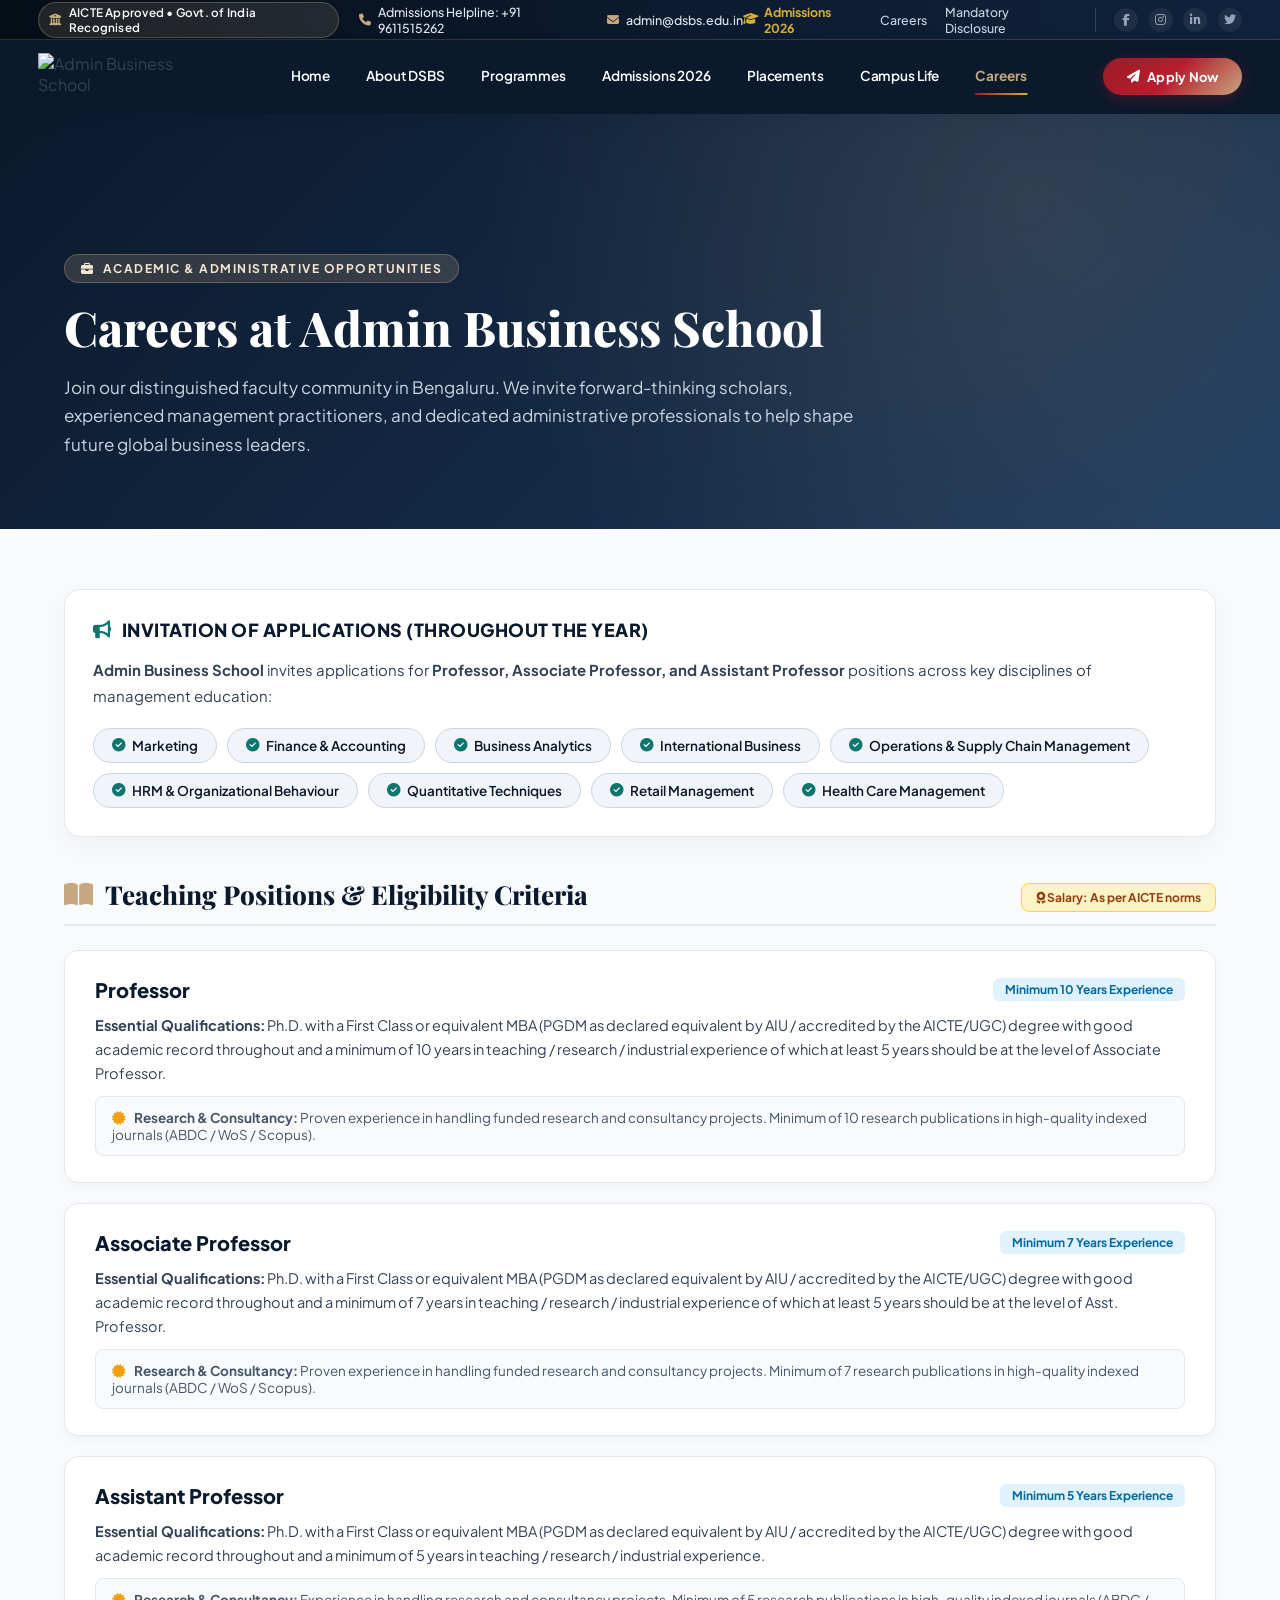
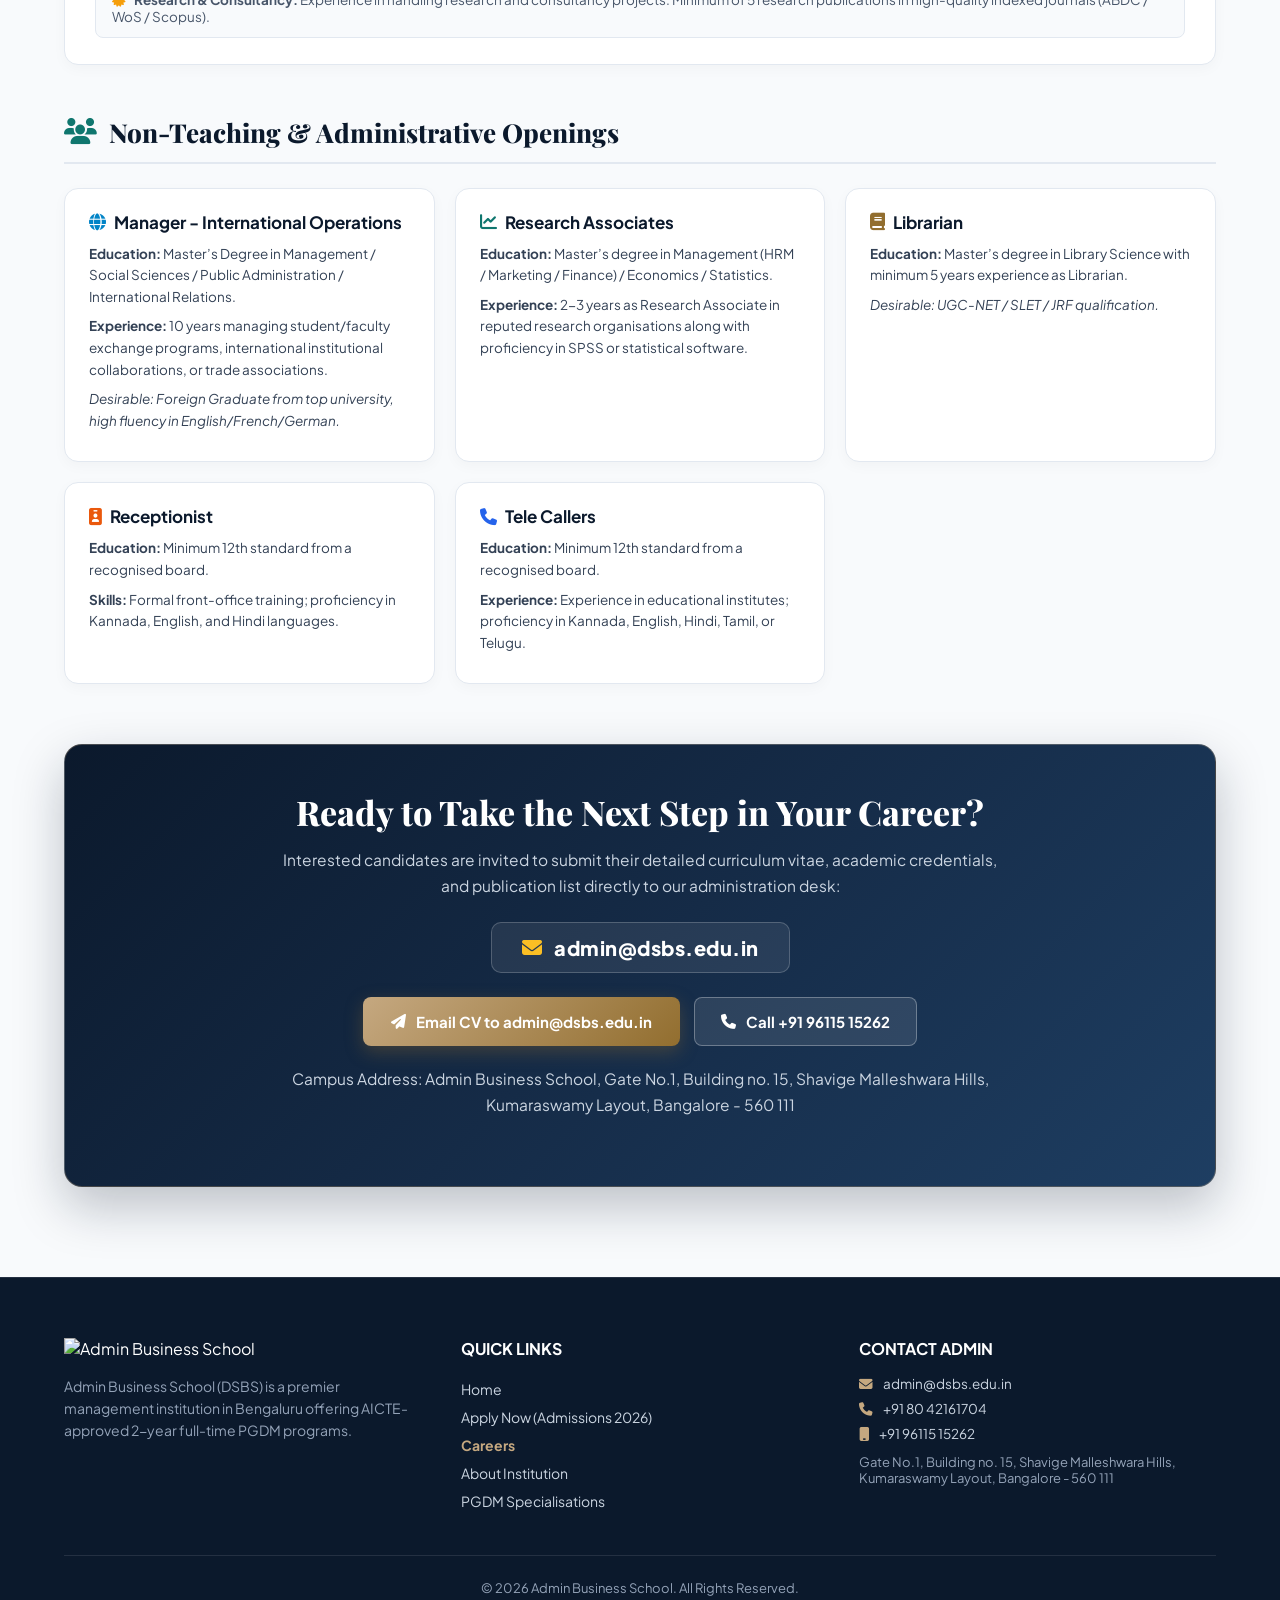
==== careers/index.html @ 0966a2d8 "feat: add elite institutional design system CSS, careers page, and update site navigation" ====
<!DOCTYPE html>
<html lang="en">
<head>
    <meta charset="UTF-8">
    <meta name="viewport" content="width=device-width, initial-scale=1.0, shrink-to-fit=no">
    <meta name="description" content="Careers & Faculty Recruitment at Admin Business School (DSBS) Bangalore. Explore Professor, Associate Professor, Assistant Professor, and Administrative leadership opportunities.">
    <title>Careers &amp; Faculty Recruitment - Admin Business School (DSBS)</title>
    
    <!-- Favicon -->
    <link rel="icon" type="image/png" sizes="16x16" href="../images/dsblogo-1.png">
    
    <!-- Google Fonts -->
    <link rel="preconnect" href="https://fonts.googleapis.com">
    <link rel="preconnect" href="https://fonts.gstatic.com" crossorigin>
    <link href="https://fonts.googleapis.com/css2?family=Cormorant+Garamond:wght@400;600;700&family=Playfair+Display:wght@500;600;700;800&family=Plus+Jakarta+Sans:wght@300;400;500;600;700;800&family=Inter:wght@300;400;500;600;700&display=swap" rel="stylesheet">
    
    <!-- FontAwesome -->
    <link rel="stylesheet" href="https://cdnjs.cloudflare.com/ajax/libs/font-awesome/6.5.2/css/all.min.css">
    
    <!-- Stylesheets -->
    <link rel="stylesheet" href="../assets/css/template.css">
    <link rel="stylesheet" href="../assets/css/elite-dsbs.css">

    <style>
      :root {
        --c-navy: #0B192C;
        --c-slate: #1E3E62;
        --c-gold: #C5A880;
        --c-gold-dark: #926E2F;
        --c-teal: #0F766E;
        --c-bg: #F8FAFC;
        --c-text: #334155;
        --c-heading: #0F172A;
      }
      body {
        font-family: 'Plus Jakarta Sans', 'Inter', -apple-system, BlinkMacSystemFont, sans-serif;
        background-color: var(--c-bg);
        color: var(--c-text);
        margin: 0;
        padding: 0;
      }
      .careers-hero {
        background: radial-gradient(circle at 80% 20%, rgba(197, 168, 128, 0.15) 0%, transparent 50%),
                    linear-gradient(135deg, #0B192C 0%, #152B47 60%, #1E3E62 100%);
        color: #ffffff;
        padding: 140px 0 70px;
        position: relative;
        overflow: hidden;
      }
      .careers-hero::before {
        content: '';
        position: absolute;
        top: 0; left: 0; right: 0; bottom: 0;
        background: url('../images/banner1.jpg') center/cover no-repeat;
        opacity: 0.08;
        pointer-events: none;
      }
      .careers-container {
        max-width: 1200px;
        margin: 0 auto;
        padding: 0 24px;
        position: relative;
        z-index: 2;
      }
      .careers-badge {
        display: inline-flex;
        align-items: center;
        gap: 8px;
        background: rgba(197, 168, 128, 0.2);
        color: #F5E6D3;
        font-size: 12px;
        font-weight: 700;
        text-transform: uppercase;
        letter-spacing: 1.5px;
        padding: 6px 16px;
        border-radius: 50px;
        border: 1px solid rgba(197, 168, 128, 0.35);
        margin-bottom: 16px;
      }
      .careers-hero-title {
        font-family: 'Playfair Display', Georgia, serif;
        font-size: clamp(32px, 5vw, 48px);
        font-weight: 800;
        color: #ffffff;
        margin: 0 0 16px 0;
        line-height: 1.2;
      }
      .careers-hero-subtitle {
        font-size: 17px;
        line-height: 1.7;
        color: #CBD5E1;
        max-width: 800px;
        margin: 0;
      }
      .main-content {
        padding: 60px 0 90px;
      }
      .spec-pill-box {
        background: #ffffff;
        border: 1px solid #E2E8F0;
        border-radius: 16px;
        padding: 28px;
        box-shadow: 0 10px 30px rgba(0,0,0,0.04);
        margin-bottom: 40px;
      }
      .spec-pill-box h3 {
        font-size: 18px;
        font-weight: 800;
        color: var(--c-navy);
        margin: 0 0 16px 0;
        text-transform: uppercase;
        letter-spacing: 0.5px;
        display: flex;
        align-items: center;
        gap: 10px;
      }
      .spec-pills {
        display: flex;
        flex-wrap: wrap;
        gap: 10px;
      }
      .spec-pill {
        background: #F1F5F9;
        color: #0F172A;
        font-size: 13.5px;
        font-weight: 600;
        padding: 8px 18px;
        border-radius: 30px;
        border: 1px solid #CBD5E1;
        display: inline-flex;
        align-items: center;
        gap: 6px;
        transition: all 0.2s ease;
      }
      .spec-pill:hover {
        background: #E2E8F0;
        border-color: #94A3B8;
        transform: translateY(-1px);
      }
      .section-heading-wrap {
        margin-bottom: 24px;
        display: flex;
        justify-content: space-between;
        align-items: flex-end;
        flex-wrap: wrap;
        gap: 12px;
        border-bottom: 2px solid #E2E8F0;
        padding-bottom: 12px;
      }
      .section-heading-wrap h2 {
        font-family: 'Playfair Display', Georgia, serif;
        font-size: 26px;
        font-weight: 800;
        color: var(--c-navy);
        margin: 0;
        display: flex;
        align-items: center;
        gap: 12px;
      }
      .salary-badge {
        background: #FEF3C7;
        color: #92400E;
        font-size: 12px;
        font-weight: 700;
        padding: 6px 14px;
        border-radius: 8px;
        border: 1px solid #FCD34D;
      }
      .cards-grid {
        display: grid;
        grid-template-columns: 1fr;
        gap: 20px;
        margin-bottom: 50px;
      }
      .card-item {
        background: #ffffff;
        border: 1px solid #E2E8F0;
        border-radius: 14px;
        padding: 26px 30px;
        box-shadow: 0 4px 14px rgba(0,0,0,0.03);
        transition: all 0.25s ease;
      }
      .card-item:hover {
        box-shadow: 0 12px 30px rgba(0,0,0,0.08);
        border-color: #CBD5E1;
        transform: translateY(-2px);
      }
      .card-header-flex {
        display: flex;
        justify-content: space-between;
        align-items: center;
        margin-bottom: 12px;
        flex-wrap: wrap;
        gap: 10px;
      }
      .card-item h3 {
        margin: 0;
        font-size: 20px;
        font-weight: 800;
        color: var(--c-navy);
      }
      .exp-badge {
        background: #E0F2FE;
        color: #0369A1;
        font-size: 12px;
        font-weight: 700;
        padding: 4px 12px;
        border-radius: 6px;
      }
      .card-item p {
        font-size: 14.5px;
        line-height: 1.65;
        color: #334155;
        margin: 0 0 10px 0;
      }
      .card-research {
        background: #F8FAFC;
        border: 1px solid #E2E8F0;
        border-radius: 8px;
        padding: 12px 16px;
        font-size: 13.5px;
        color: #475569;
        margin: 0;
      }
      .non-teaching-grid {
        display: grid;
        grid-template-columns: repeat(auto-fit, minmax(320px, 1fr));
        gap: 20px;
        margin-bottom: 50px;
      }
      .nt-card {
        background: #ffffff;
        border: 1px solid #E2E8F0;
        border-radius: 14px;
        padding: 22px 24px;
        box-shadow: 0 4px 14px rgba(0,0,0,0.03);
        transition: all 0.25s ease;
      }
      .nt-card:hover {
        box-shadow: 0 12px 26px rgba(0,0,0,0.07);
        border-color: #CBD5E1;
      }
      .nt-card h4 {
        margin: 0 0 10px 0;
        font-size: 17px;
        font-weight: 700;
        color: var(--c-navy);
        display: flex;
        align-items: center;
        gap: 8px;
      }
      .nt-card p {
        font-size: 13.5px;
        line-height: 1.6;
        color: #334155;
        margin: 0 0 8px 0;
      }
      .nt-desirable {
        font-size: 12.5px;
        color: #64748B;
        font-style: italic;
        margin: 0;
      }
      .apply-cta-box {
        background: linear-gradient(135deg, #0B192C 0%, #152B47 50%, #1E3E62 100%);
        color: #ffffff;
        border-radius: 18px;
        padding: 44px 36px;
        text-align: center;
        box-shadow: 0 20px 50px rgba(11,25,44,0.25);
        border: 1px solid rgba(197, 168, 128, 0.3);
      }
      .apply-cta-box h2 {
        font-family: 'Playfair Display', Georgia, serif;
        font-size: clamp(24px, 4vw, 34px);
        font-weight: 800;
        margin: 0 0 12px 0;
        color: #FFFFFF;
      }
      .apply-cta-box p {
        font-size: 15.5px;
        color: #CBD5E1;
        max-width: 720px;
        margin: 0 auto 24px auto;
        line-height: 1.65;
      }
      .email-highlight-box {
        display: inline-flex;
        align-items: center;
        gap: 12px;
        background: rgba(255,255,255,0.08);
        border: 1px solid rgba(255,255,255,0.2);
        border-radius: 10px;
        padding: 12px 30px;
        margin-bottom: 24px;
        font-size: 20px;
        font-weight: 800;
        color: #FFFFFF;
        letter-spacing: 0.5px;
      }
      .cta-buttons {
        display: flex;
        justify-content: center;
        gap: 14px;
        flex-wrap: wrap;
        margin-bottom: 20px;
      }
      .btn-gold {
        background: linear-gradient(135deg, #C5A880, #926E2F);
        color: #ffffff;
        font-weight: 700;
        font-size: 15px;
        padding: 14px 28px;
        border-radius: 8px;
        text-decoration: none;
        display: inline-flex;
        align-items: center;
        gap: 10px;
        box-shadow: 0 6px 18px rgba(146, 110, 47, 0.35);
        transition: all 0.25s ease;
      }
      .btn-gold:hover {
        background: linear-gradient(135deg, #D4BA94, #A8813B);
        transform: translateY(-2px);
        color: #ffffff;
      }
      .btn-outline-white {
        background: rgba(255,255,255,0.1);
        color: #ffffff;
        font-weight: 700;
        font-size: 15px;
        padding: 14px 26px;
        border-radius: 8px;
        text-decoration: none;
        display: inline-flex;
        align-items: center;
        gap: 10px;
        border: 1px solid rgba(255,255,255,0.3);
        transition: all 0.25s ease;
      }
      .btn-outline-white:hover {
        background: rgba(255,255,255,0.2);
        color: #ffffff;
      }
      .campus-address-line {
        font-size: 13px;
        color: #94A3B8;
        margin: 0;
      }
    </style>
</head>
<body>

    <!-- ELITE INSTITUTIONAL TOP BAR -->
    <div class="elite-topbar">
      <div class="elite-container-fluid">
        <div class="elite-topbar-inner">
          <div class="elite-topbar-contacts">
            <div class="elite-topbar-contact-item topbar-badge">
              <i class="fa fa-university" aria-hidden="true"></i>
              <span>AICTE Approved &bull; Govt. of India Recognised</span>
            </div>
            <a href="tel:+919611515262" class="elite-topbar-contact-item" title="Admissions Helpline">
              <i class="fa fa-phone" aria-hidden="true"></i>
              <span>Admissions Helpline: +91 9611515262</span>
            </a>
            <a href="mailto:admin@dsbs.edu.in" class="elite-topbar-contact-item" title="Admin Email">
              <i class="fa fa-envelope" aria-hidden="true"></i>
              <span>admin@dsbs.edu.in</span>
            </a>
          </div>
          <div class="elite-topbar-right">
            <div class="elite-topbar-links">
              <a href="../apply-now.html" class="elite-topbar-link topbar-highlight"><i class="fa fa-graduation-cap"></i> Admissions 2026</a>
              <a href="index.html" class="elite-topbar-link">Careers</a>
              <a href="../index.html#about" class="elite-topbar-link">Mandatory Disclosure</a>
            </div>
            <div class="elite-topbar-socials">
              <a href="https://www.facebook.com/Admin-Business-School-102601089234953" target="_blank" rel="noopener" class="elite-topbar-social-link" title="Facebook"><i class="fa-brands fa-facebook-f"></i></a>
              <a href="https://www.instagram.com/dsbs_pgdm/" target="_blank" rel="noopener" class="elite-topbar-social-link" title="Instagram"><i class="fa-brands fa-instagram"></i></a>
              <a href="https://www.linkedin.com/in/admin-business-school-dsbs-55bb971ba/" target="_blank" rel="noopener" class="elite-topbar-social-link" title="LinkedIn"><i class="fa-brands fa-linkedin-in"></i></a>
              <a href="https://twitter.com/DSBSBangalore" target="_blank" rel="noopener" class="elite-topbar-social-link" title="Twitter"><i class="fa-brands fa-twitter"></i></a>
            </div>
          </div>
        </div>
      </div>
    </div>

    <!-- ELITE NAVBAR (MATCHING HOME PAGE) -->
    <header class="elite-header elite-header-scrolled" id="header" style="position: sticky; top: 0; background: #0B192C; z-index: 9999;">
      <div class="elite-container-fluid" style="height: 100%;">
        <div class="elite-header-inner">
          <!-- Brand Logo -->
          <a href="../index.html" class="elite-brand" title="Admin Business School">
            <img src="../images/dsblogo-1.png" alt="Admin Business School" class="elite-brand-logo" width="168" height="46">
          </a>

          <!-- Main Desktop Navigation - 6 Pillars -->
          <nav class="elite-nav-desktop" aria-label="Main Navigation">
            <ul class="elite-nav-list">
              <li class="elite-nav-item">
                <a href="../index.html" class="elite-nav-link" style="color: #ffffff;"><span>Home</span></a>
              </li>
              <li class="elite-nav-item">
                <a href="../index.html#about" class="elite-nav-link" style="color: #ffffff;"><span>About DSBS</span></a>
              </li>
              <li class="elite-nav-item">
                <a href="../index.html#dual-spec" class="elite-nav-link" style="color: #ffffff;"><span>Programmes</span></a>
              </li>
              <li class="elite-nav-item">
                <a href="../apply-now.html" class="elite-nav-link" style="color: #ffffff;"><span>Admissions 2026</span></a>
              </li>
              <li class="elite-nav-item">
                <a href="../index.html#section-id-1562059641286" class="elite-nav-link" style="color: #ffffff;"><span>Placements</span></a>
              </li>
              <li class="elite-nav-item">
                <a href="../index.html#blog-area" class="elite-nav-link" style="color: #ffffff;"><span>Campus Life</span></a>
              </li>
              <li class="elite-nav-item active">
                <a href="index.html" class="elite-nav-link" style="color: var(--elite-gold); font-weight: 700;"><span>Careers</span></a>
              </li>
            </ul>
          </nav>

          <!-- Header Actions -->
          <div class="elite-header-actions">
            <a href="../apply-now.html" class="elite-btn-apply" title="Apply for Admissions 2026">
              <i class="fa fa-paper-plane" aria-hidden="true"></i>
              <span>Apply Now</span>
            </a>
          </div>
        </div>
      </div>
    </header>

    <!-- HERO SECTION -->
    <section class="careers-hero">
      <div class="careers-container">
        <div class="careers-badge">
          <i class="fa fa-briefcase"></i> Academic &amp; Administrative Opportunities
        </div>
        <h1 class="careers-hero-title">Careers at Admin Business School</h1>
        <p class="careers-hero-subtitle">
          Join our distinguished faculty community in Bengaluru. We invite forward-thinking scholars, experienced management practitioners, and dedicated administrative professionals to help shape future global business leaders.
        </p>
      </div>
    </section>

    <!-- MAIN BODY CONTENT -->
    <main class="main-content">
      <div class="careers-container">
        
        <!-- INVITATION NOTICE & AREAS -->
        <div class="spec-pill-box">
          <h3><i class="fa fa-bullhorn" style="color: #0F766E;"></i> Invitation of Applications (Throughout the Year)</h3>
          <p style="font-size: 15px; line-height: 1.7; color: #334155; margin: 0 0 20px 0;">
            <strong>Admin Business School</strong> invites applications for <strong>Professor, Associate Professor, and Assistant Professor</strong> positions across key disciplines of management education:
          </p>
          <div class="spec-pills">
            <span class="spec-pill"><i class="fa fa-check-circle" style="color: #0F766E;"></i> Marketing</span>
            <span class="spec-pill"><i class="fa fa-check-circle" style="color: #0F766E;"></i> Finance &amp; Accounting</span>
            <span class="spec-pill"><i class="fa fa-check-circle" style="color: #0F766E;"></i> Business Analytics</span>
            <span class="spec-pill"><i class="fa fa-check-circle" style="color: #0F766E;"></i> International Business</span>
            <span class="spec-pill"><i class="fa fa-check-circle" style="color: #0F766E;"></i> Operations &amp; Supply Chain Management</span>
            <span class="spec-pill"><i class="fa fa-check-circle" style="color: #0F766E;"></i> HRM &amp; Organizational Behaviour</span>
            <span class="spec-pill"><i class="fa fa-check-circle" style="color: #0F766E;"></i> Quantitative Techniques</span>
            <span class="spec-pill"><i class="fa fa-check-circle" style="color: #0F766E;"></i> Retail Management</span>
            <span class="spec-pill"><i class="fa fa-check-circle" style="color: #0F766E;"></i> Health Care Management</span>
          </div>
        </div>

        <!-- TEACHING POSITIONS & ELIGIBILITY -->
        <section id="teaching" style="margin-bottom: 50px;">
          <div class="section-heading-wrap">
            <h2><i class="fa fa-book-open" style="color: #C5A880;"></i> Teaching Positions &amp; Eligibility Criteria</h2>
            <span class="salary-badge"><i class="fa fa-award"></i> Salary: As per AICTE norms</span>
          </div>

          <div class="cards-grid">
            <!-- Professor -->
            <div class="card-item">
              <div class="card-header-flex">
                <h3>Professor</h3>
                <span class="exp-badge">Minimum 10 Years Experience</span>
              </div>
              <p>
                <strong>Essential Qualifications:</strong> Ph.D. with a First Class or equivalent MBA (PGDM as declared equivalent by AIU / accredited by the AICTE/UGC) degree with good academic record throughout and a minimum of 10 years in teaching / research / industrial experience of which at least 5 years should be at the level of Associate Professor.
              </p>
              <div class="card-research">
                <i class="fa fa-certificate" style="color: #F59E0B; margin-right: 6px;"></i>
                <strong>Research &amp; Consultancy:</strong> Proven experience in handling funded research and consultancy projects. Minimum of 10 research publications in high-quality indexed journals (ABDC / WoS / Scopus).
              </div>
            </div>

            <!-- Associate Professor -->
            <div class="card-item">
              <div class="card-header-flex">
                <h3>Associate Professor</h3>
                <span class="exp-badge">Minimum 7 Years Experience</span>
              </div>
              <p>
                <strong>Essential Qualifications:</strong> Ph.D. with a First Class or equivalent MBA (PGDM as declared equivalent by AIU / accredited by the AICTE/UGC) degree with good academic record throughout and a minimum of 7 years in teaching / research / industrial experience of which at least 5 years should be at the level of Asst. Professor.
              </p>
              <div class="card-research">
                <i class="fa fa-certificate" style="color: #F59E0B; margin-right: 6px;"></i>
                <strong>Research &amp; Consultancy:</strong> Proven experience in handling funded research and consultancy projects. Minimum of 7 research publications in high-quality indexed journals (ABDC / WoS / Scopus).
              </div>
            </div>

            <!-- Assistant Professor -->
            <div class="card-item">
              <div class="card-header-flex">
                <h3>Assistant Professor</h3>
                <span class="exp-badge">Minimum 5 Years Experience</span>
              </div>
              <p>
                <strong>Essential Qualifications:</strong> Ph.D. with a First Class or equivalent MBA (PGDM as declared equivalent by AIU / accredited by the AICTE/UGC) degree with good academic record throughout and a minimum of 5 years in teaching / research / industrial experience.
              </p>
              <div class="card-research">
                <i class="fa fa-certificate" style="color: #F59E0B; margin-right: 6px;"></i>
                <strong>Research &amp; Consultancy:</strong> Experience in handling research and consultancy projects. Minimum of 5 research publications in high-quality indexed journals (ABDC / WoS / Scopus).
              </div>
            </div>
          </div>
        </section>

        <!-- NON-TEACHING POSITIONS -->
        <section id="non-teaching" style="margin-bottom: 60px;">
          <div class="section-heading-wrap">
            <h2><i class="fa fa-users" style="color: #0F766E;"></i> Non-Teaching &amp; Administrative Openings</h2>
          </div>

          <div class="non-teaching-grid">
            <div class="nt-card">
              <h4><i class="fa fa-globe" style="color: #0284C7;"></i> Manager - International Operations</h4>
              <p><strong>Education:</strong> Master’s Degree in Management / Social Sciences / Public Administration / International Relations.</p>
              <p><strong>Experience:</strong> 10 years managing student/faculty exchange programs, international institutional collaborations, or trade associations.</p>
              <p class="nt-desirable">Desirable: Foreign Graduate from top university, high fluency in English/French/German.</p>
            </div>

            <div class="nt-card">
              <h4><i class="fa fa-chart-line" style="color: #0F766E;"></i> Research Associates</h4>
              <p><strong>Education:</strong> Master’s degree in Management (HRM / Marketing / Finance) / Economics / Statistics.</p>
              <p><strong>Experience:</strong> 2-3 years as Research Associate in reputed research organisations along with proficiency in SPSS or statistical software.</p>
            </div>

            <div class="nt-card">
              <h4><i class="fa fa-book" style="color: #926E2F;"></i> Librarian</h4>
              <p><strong>Education:</strong> Master’s degree in Library Science with minimum 5 years experience as Librarian.</p>
              <p class="nt-desirable">Desirable: UGC-NET / SLET / JRF qualification.</p>
            </div>

            <div class="nt-card">
              <h4><i class="fa fa-id-badge" style="color: #EA580C;"></i> Receptionist</h4>
              <p><strong>Education:</strong> Minimum 12th standard from a recognised board.</p>
              <p><strong>Skills:</strong> Formal front-office training; proficiency in Kannada, English, and Hindi languages.</p>
            </div>

            <div class="nt-card">
              <h4><i class="fa fa-phone" style="color: #2563EB;"></i> Tele Callers</h4>
              <p><strong>Education:</strong> Minimum 12th standard from a recognised board.</p>
              <p><strong>Experience:</strong> Experience in educational institutes; proficiency in Kannada, English, Hindi, Tamil, or Telugu.</p>
            </div>
          </div>
        </section>

        <!-- APPLICATION CALL TO ACTION -->
        <div class="apply-cta-box" id="apply">
          <h2>Ready to Take the Next Step in Your Career?</h2>
          <p>
            Interested candidates are invited to submit their detailed curriculum vitae, academic credentials, and publication list directly to our administration desk:
          </p>
          <div class="email-highlight-box">
            <i class="fa fa-envelope" style="color: #FBBF24;"></i> admin@dsbs.edu.in
          </div>
          <div class="cta-buttons">
            <a href="mailto:admin@dsbs.edu.in?subject=Application%20for%20Career%20Opportunity%20-%20Admin%20Business%20School" class="btn-gold">
              <i class="fa fa-paper-plane"></i> Email CV to admin@dsbs.edu.in
            </a>
            <a href="tel:+919611515262" class="btn-outline-white">
              <i class="fa fa-phone"></i> Call +91 96115 15262
            </a>
          </div>
          <p class="campus-address-line">
            Campus Address: Admin Business School, Gate No.1, Building no. 15, Shavige Malleshwara Hills, Kumaraswamy Layout, Bangalore - 560 111
          </p>
        </div>

      </div>
    </main>

    <!-- FOOTER -->
    <footer style="background: #0B192C; color: #ffffff; padding: 60px 0 30px; border-top: 1px solid rgba(255,255,255,0.1);">
      <div class="careers-container">
        <div style="display: grid; grid-template-columns: repeat(auto-fit, minmax(260px, 1fr)); gap: 40px; margin-bottom: 40px;">
          <div>
            <a href="../index.html">
              <img src="../images/dsblogo-1.png" alt="Admin Business School" style="max-height: 54px; margin-bottom: 16px;">
            </a>
            <p style="font-size: 14px; color: #94A3B8; line-height: 1.6;">
              Admin Business School (DSBS) is a premier management institution in Bengaluru offering AICTE-approved 2-year full-time PGDM programs.
            </p>
          </div>
          <div>
            <h4 style="font-size: 16px; font-weight: 700; color: #FFFFFF; margin-bottom: 16px; text-transform: uppercase;">Quick Links</h4>
            <ul style="list-style: none; padding: 0; margin: 0; font-size: 14px; line-height: 2;">
              <li><a href="../index.html" style="color: #CBD5E1; text-decoration: none;">Home</a></li>
              <li><a href="../apply-now.html" style="color: #CBD5E1; text-decoration: none;">Apply Now (Admissions 2026)</a></li>
              <li><a href="index.html" style="color: #C5A880; text-decoration: none; font-weight: 700;">Careers</a></li>
              <li><a href="../index.html#about" style="color: #CBD5E1; text-decoration: none;">About Institution</a></li>
              <li><a href="../index.html#dual-spec" style="color: #CBD5E1; text-decoration: none;">PGDM Specialisations</a></li>
            </ul>
          </div>
          <div>
            <h4 style="font-size: 16px; font-weight: 700; color: #FFFFFF; margin-bottom: 16px; text-transform: uppercase;">Contact Admin</h4>
            <p style="font-size: 13.5px; color: #CBD5E1; margin: 0 0 8px 0;"><i class="fa fa-envelope" style="color: #C5A880; margin-right: 8px;"></i> <a href="mailto:admin@dsbs.edu.in" style="color: #CBD5E1; text-decoration: none;">admin@dsbs.edu.in</a></p>
            <p style="font-size: 13.5px; color: #CBD5E1; margin: 0 0 8px 0;"><i class="fa fa-phone" style="color: #C5A880; margin-right: 8px;"></i> <a href="tel:+918042161704" style="color: #CBD5E1; text-decoration: none;">+91 80 42161704</a></p>
            <p style="font-size: 13.5px; color: #CBD5E1; margin: 0 0 8px 0;"><i class="fa fa-mobile" style="color: #C5A880; margin-right: 8px;"></i> <a href="tel:+919611515262" style="color: #CBD5E1; text-decoration: none;">+91 96115 15262</a></p>
            <p style="font-size: 13px; color: #94A3B8; margin-top: 12px;">Gate No.1, Building no. 15, Shavige Malleshwara Hills, Kumaraswamy Layout, Bangalore - 560 111</p>
          </div>
        </div>
        <div style="border-top: 1px solid rgba(255,255,255,0.1); padding-top: 24px; text-align: center; font-size: 13px; color: #94A3B8;">
          <p style="margin: 0;">&copy; 2026 Admin Business School. All Rights Reserved.</p>
        </div>
      </div>
    </footer>

</body>
</html>
---- assets/css/elite-dsbs.css ----
/* ==========================================================================
   DSBS - ADMIN BUSINESS SCHOOL (ADMIN)
   ELITE INTERNATIONAL INSTITUTIONAL DESIGN SYSTEM
   Inspired by Harvard, INSEAD, Oxford, Stanford, MIT
   ========================================================================== */

@import url('https://fonts.googleapis.com/css2?family=Cormorant+Garamond:ital,wght@0,400;0,500;0,600;0,700;1,400;1,600&family=Playfair+Display:ital,wght@0,500;0,600;0,700;0,800;1,400;1,600&family=Plus+Jakarta+Sans:wght@300;400;500;600;700;800&family=Inter:wght@300;400;500;600;700&display=swap');

/* ==========================================================================
   1. DESIGN TOKENS
   ========================================================================== */
:root {
  /* Palette */
  --elite-navy-deep: #060E18;       /* Oxford/Harvard Midnight Black-Navy */
  --elite-navy: #0B192C;            /* Primary Imperial Navy */
  --elite-navy-light: #162B48;      /* Royal Navy Accent */
  --elite-slate-dark: #1E293B;      /* Charcoal Body Headings */
  
  --elite-gold: #C5A880;            /* Warm Champagne Gold */
  --elite-gold-rich: #D4AF37;       /* Rich Classical Gold */
  --elite-gold-light: #F9F5EC;      /* Subtle Gold Cream Tint */
  --elite-gold-border: rgba(197, 168, 128, 0.35);
  --elite-gold-glow: rgba(212, 175, 55, 0.28);
  
  --elite-crimson: #9B1B28;         /* Heritage DSBS Crimson */
  --elite-crimson-hover: #7E141F;
  --elite-crimson-glow: rgba(155, 27, 40, 0.3);

  --elite-white: #FFFFFF;
  --elite-platinum: #F8FAFC;        /* Soft Platinum Neutral */
  --elite-surface-card: #FFFFFF;
  --elite-border-subtle: #E2E8F0;
  --elite-border-light: rgba(226, 232, 240, 0.7);

  --elite-text-dark: #1E293B;       /* Charcoal Text */
  --elite-text-body: #334155;       /* Slate 700 */
  --elite-text-muted: #64748B;      /* Slate 500 */
  --elite-text-light: #94A3B8;      /* Slate 400 */

  /* Typography */
  --font-serif: 'Playfair Display', 'Cormorant Garamond', Georgia, serif;
  --font-serif-accent: 'Cormorant Garamond', Georgia, serif;
  --font-sans: 'Plus Jakarta Sans', -apple-system, BlinkMacSystemFont, 'Segoe UI', Roboto, sans-serif;
  --font-body: 'Plus Jakarta Sans', 'Inter', -apple-system, BlinkMacSystemFont, sans-serif;

  /* Elevation */
  --shadow-elite-xs: 0 1px 3px rgba(11, 25, 44, 0.05);
  --shadow-elite-sm: 0 4px 14px rgba(11, 25, 44, 0.06);
  --shadow-elite-md: 0 10px 30px rgba(11, 25, 44, 0.08);
  --shadow-elite-lg: 0 20px 45px -10px rgba(11, 25, 44, 0.14);
  --shadow-elite-gold: 0 10px 25px rgba(212, 175, 55, 0.25);

  /* Radius */
  --radius-xs: 4px;
  --radius-sm: 8px;
  --radius-md: 12px;
  --radius-lg: 16px;
  --radius-xl: 24px;
  --radius-full: 9999px;

  /* Layout */
  --elite-container-w: 1360px;
  --elite-header-h: 76px;
  --elite-topbar-h: 42px;
}

/* ==========================================================================
   2. GLOBAL RESETS & FOUNDATION
   ========================================================================== */
*, *::before, *::after {
  box-sizing: border-box;
  margin: 0;
  padding: 0;
}

html {
  scroll-behavior: smooth;
  font-size: 16px;
  -webkit-text-size-adjust: 100%;
}

body.elite-theme {
  font-family: var(--font-body);
  color: var(--elite-text-body);
  background-color: var(--elite-white);
  line-height: 1.65;
  -webkit-font-smoothing: antialiased;
  -moz-osx-font-smoothing: grayscale;
  overflow-x: hidden;
}

a {
  color: inherit;
  text-decoration: none;
  transition: all 0.25s cubic-bezier(0.16, 1, 0.3, 1);
}

img, svg {
  display: block;
  max-width: 100%;
  height: auto;
}

button {
  font-family: inherit;
  cursor: pointer;
  border: none;
  background: none;
}

ul, ol {
  list-style: none;
}

/* Container */
.elite-container {
  width: 100%;
  max-width: var(--elite-container-w);
  margin-left: auto;
  margin-right: auto;
  padding-left: clamp(1.25rem, 3.5vw, 2.5rem);
  padding-right: clamp(1.25rem, 3.5vw, 2.5rem);
}

.elite-container-fluid {
  width: 100%;
  max-width: 1560px;
  margin-left: auto;
  margin-right: auto;
  padding-left: clamp(1.25rem, 3vw, 2.5rem);
  padding-right: clamp(1.25rem, 3vw, 2.5rem);
}

/* Sections */
.elite-section {
  padding-top: clamp(4.5rem, 7vw, 6.5rem);
  padding-bottom: clamp(4.5rem, 7vw, 6.5rem);
  position: relative;
}

.elite-section-platinum {
  background-color: var(--elite-platinum);
}

.elite-section-white {
  background-color: var(--elite-white);
}

.elite-section-navy {
  background: radial-gradient(ellipse at 50% 20%, #162B48 0%, #0B192C 70%, #060E18 100%);
  color: var(--elite-white);
}

/* Eyebrows & Dividers */
.elite-eyebrow {
  display: inline-flex;
  align-items: center;
  gap: 0.6rem;
  font-family: var(--font-sans);
  font-size: 0.75rem;
  font-weight: 800;
  text-transform: uppercase;
  letter-spacing: 0.14em;
  color: var(--elite-gold);
  margin-bottom: 0.75rem;
}

.elite-eyebrow::before {
  content: '';
  display: inline-block;
  width: 20px;
  height: 2px;
  background: var(--elite-gold);
}

.elite-gold-line {
  width: 64px;
  height: 3px;
  background: linear-gradient(90deg, var(--elite-gold-rich), var(--elite-gold));
  border-radius: 2px;
  margin: 1.25rem auto;
}

.elite-gold-line.left-align {
  margin-left: 0;
  margin-right: auto;
}

/* Buttons */
.elite-btn {
  display: inline-flex;
  align-items: center;
  justify-content: center;
  gap: 0.6rem;
  font-family: var(--font-sans);
  font-size: 0.875rem;
  font-weight: 700;
  letter-spacing: 0.03em;
  padding: 0.85rem 1.85rem;
  border-radius: var(--radius-sm);
  transition: all 0.28s cubic-bezier(0.16, 1, 0.3, 1);
  cursor: pointer;
  text-decoration: none;
  white-space: nowrap;
}

.elite-btn-gold {
  background: linear-gradient(135deg, #D4AF37 0%, #C5A880 100%);
  color: #060E18;
  box-shadow: 0 4px 16px var(--elite-gold-glow);
  border: 1px solid rgba(255, 255, 255, 0.3);
}

.elite-btn-gold:hover {
  transform: translateY(-2px);
  box-shadow: 0 8px 24px var(--elite-gold-glow);
  filter: brightness(1.05);
}

.elite-btn-navy {
  background: var(--elite-navy);
  color: var(--elite-white);
  box-shadow: 0 4px 14px rgba(11, 25, 44, 0.2);
  border: 1px solid rgba(255, 255, 255, 0.1);
}

.elite-btn-navy:hover {
  background: var(--elite-navy-light);
  transform: translateY(-2px);
  box-shadow: 0 8px 22px rgba(11, 25, 44, 0.25);
  color: var(--elite-white);
}

.elite-btn-crimson {
  background: var(--elite-crimson);
  color: var(--elite-white);
  box-shadow: 0 4px 16px var(--elite-crimson-glow);
}

.elite-btn-crimson:hover {
  background: var(--elite-crimson-hover);
  transform: translateY(-2px);
  box-shadow: 0 8px 24px var(--elite-crimson-glow);
  color: var(--elite-white);
}

.elite-btn-outline {
  background: transparent;
  color: var(--elite-navy);
  border: 1.5px solid var(--elite-border-subtle);
}

.elite-btn-outline:hover {
  border-color: var(--elite-gold);
  color: var(--elite-navy);
  background: var(--elite-gold-light);
  transform: translateY(-2px);
}

.elite-btn-sm {
  padding: 0.6rem 1.25rem;
  font-size: 0.8125rem;
}

/* ==========================================================================
   3. TOP BAR & NOTIFICATION STRIP
   ========================================================================== */
.elite-topbar {
  background: linear-gradient(90deg, #060E18 0%, #0B192C 45%, #10233D 100%);
  color: #CBD5E1;
  font-size: 0.775rem;
  font-family: var(--font-sans);
  border-bottom: 1px solid rgba(197, 168, 128, 0.22);
  height: 40px;
  display: flex;
  align-items: center;
  position: relative;
  z-index: 1010;
}

.elite-topbar-inner {
  display: flex;
  align-items: center;
  justify-content: space-between;
  width: 100%;
}

.elite-topbar-contacts {
  display: flex;
  align-items: center;
  gap: 1.25rem;
}

.elite-topbar-contact-item {
  display: inline-flex;
  align-items: center;
  gap: 0.45rem;
  color: #E2E8F0;
  transition: all 0.2s ease;
  font-weight: 500;
}

.elite-topbar-contact-item.topbar-badge {
  background: rgba(197, 168, 128, 0.14);
  border: 1px solid rgba(197, 168, 128, 0.32);
  color: #F8FAFC;
  padding: 2px 10px;
  border-radius: 999px;
  font-size: 0.73rem;
  font-weight: 600;
  letter-spacing: 0.02em;
}

.elite-topbar-contact-item:hover {
  color: var(--elite-gold);
}

.elite-topbar-contact-item svg,
.elite-topbar-contact-item i {
  color: var(--elite-gold);
  font-size: 0.75rem;
}

.elite-topbar-right {
  display: flex;
  align-items: center;
  gap: 1.5rem;
}

.elite-topbar-links {
  display: flex;
  align-items: center;
  gap: 1.15rem;
}

.elite-topbar-link {
  color: #CBD5E1;
  font-weight: 500;
  transition: color 0.2s ease;
  font-size: 0.775rem;
  display: inline-flex;
  align-items: center;
  gap: 0.35rem;
}

.elite-topbar-link.topbar-highlight {
  color: var(--elite-gold-rich);
  font-weight: 700;
}

.elite-topbar-link:hover {
  color: var(--elite-gold);
}

.elite-topbar-socials {
  display: flex;
  align-items: center;
  gap: 0.65rem;
  border-left: 1px solid rgba(255, 255, 255, 0.15);
  padding-left: 1.15rem;
}

.elite-topbar-social-link {
  display: flex;
  align-items: center;
  justify-content: center;
  width: 24px;
  height: 24px;
  border-radius: 50%;
  color: #94A3B8;
  background: rgba(255, 255, 255, 0.06);
  font-size: 0.75rem;
  transition: all 0.2s ease;
}

.elite-topbar-social-link:hover {
  color: #060E18;
  background: var(--elite-gold);
  transform: translateY(-1px);
}

/* ==========================================================================
   4. STICKY MAIN HEADER & NAVIGATION
   ========================================================================== */
.elite-header {
  position: sticky;
  top: 0;
  left: 0;
  right: 0;
  z-index: 1000;
  background-color: rgba(255, 255, 255, 0.94);
  backdrop-filter: blur(20px);
  -webkit-backdrop-filter: blur(20px);
  border-bottom: 1px solid rgba(11, 25, 44, 0.08);
  box-shadow: 0 4px 20px -2px rgba(11, 25, 44, 0.05);
  transition: all 0.3s cubic-bezier(0.16, 1, 0.3, 1);
  height: 74px;
}

.elite-header.is-scrolled {
  box-shadow: 0 10px 30px -4px rgba(11, 25, 44, 0.1);
  background-color: rgba(255, 255, 255, 0.98);
  border-bottom-color: rgba(197, 168, 128, 0.3);
  height: 70px;
}

.elite-header-inner {
  display: flex;
  align-items: center;
  justify-content: space-between;
  height: 100%;
  gap: clamp(1rem, 2vw, 2.5rem);
}

/* Logo */
.elite-brand {
  display: flex;
  align-items: center;
  flex-shrink: 0;
  text-decoration: none;
  transition: transform 0.25s ease;
}

.elite-brand:hover {
  transform: translateY(-1px);
}

.elite-brand-logo {
  height: 48px;
  width: auto;
  max-width: 180px;
  object-fit: contain;
  display: block;
}

/* Desktop Navigation - Clean Pillars */
.elite-nav-desktop {
  display: flex;
  align-items: center;
  justify-content: center;
  flex: 1 1 auto;
  min-width: 0;
}

.elite-nav-list {
  display: flex;
  align-items: center;
  justify-content: center;
  width: auto;
  margin: 0 auto;
  padding: 0;
  list-style: none;
  gap: clamp(0.35rem, 1.2vw, 1.4rem);
}

.elite-nav-item {
  position: relative;
  display: flex;
  align-items: center;
  flex-shrink: 0;
}

.elite-nav-link {
  position: relative;
  display: inline-flex;
  align-items: center;
  gap: 0.35rem;
  font-family: var(--font-sans);
  font-size: 0.85rem;
  font-weight: 600;
  color: var(--elite-navy);
  padding: 0.65rem 0.65rem;
  border-radius: var(--radius-xs);
  white-space: nowrap;
  letter-spacing: -0.01em;
  line-height: 1.2;
  transition: color 0.2s ease;
}

.elite-nav-link::after {
  content: '';
  position: absolute;
  bottom: 0px;
  left: 50%;
  width: 0;
  height: 2.5px;
  background: linear-gradient(90deg, var(--elite-crimson), var(--elite-gold-rich));
  border-radius: 3px;
  transition: width 0.25s cubic-bezier(0.16, 1, 0.3, 1), transform 0.25s ease;
  transform: translateX(-50%);
}

.elite-nav-link span {
  white-space: nowrap;
}

.elite-nav-link svg,
.elite-nav-link i.fa-angle-down {
  flex-shrink: 0;
  font-size: 0.6875rem;
  opacity: 0.55;
  transition: transform 0.25s ease, opacity 0.25s ease;
}

.elite-nav-link:hover,
.elite-nav-item:hover > .elite-nav-link,
.elite-nav-item.active > .elite-nav-link {
  color: var(--elite-crimson);
}

.elite-nav-item:hover > .elite-nav-link::after,
.elite-nav-item.active > .elite-nav-link::after {
  width: calc(100% - 1.2rem);
}

.elite-nav-item:hover > .elite-nav-link svg,
.elite-nav-item:hover > .elite-nav-link i.fa-angle-down {
  opacity: 1;
  transform: rotate(180deg);
}

/* Dropdown Menus */
.elite-dropdown {
  position: absolute;
  top: 100%;
  left: 0;
  min-width: 270px;
  background-color: var(--elite-white);
  border: 1px solid rgba(11, 25, 44, 0.08);
  border-top: 3px solid var(--elite-crimson);
  border-radius: 0 0 var(--radius-md) var(--radius-md);
  box-shadow: 0 20px 45px -10px rgba(11, 25, 44, 0.16), 0 0 0 1px rgba(197, 168, 128, 0.15);
  padding: 0.6rem 0.35rem;
  opacity: 0;
  visibility: hidden;
  transform: translateY(10px);
  transition: all 0.25s cubic-bezier(0.16, 1, 0.3, 1);
  z-index: 1050;
}

.elite-dropdown-align-right {
  left: auto;
  right: 0;
}

.elite-nav-item:hover > .elite-dropdown {
  opacity: 1;
  visibility: visible;
  transform: translateY(0);
}

.elite-dropdown-item {
  position: relative;
}

.elite-dropdown-link {
  display: flex;
  align-items: center;
  justify-content: space-between;
  font-family: var(--font-sans);
  font-size: 0.825rem;
  font-weight: 500;
  color: var(--elite-text-dark);
  padding: 0.6rem 1rem;
  border-radius: var(--radius-xs);
  transition: all 0.2s ease;
  line-height: 1.35;
}

.elite-dropdown-link i.fa-angle-right {
  font-size: 0.7rem;
  opacity: 0.5;
  transition: transform 0.2s ease, opacity 0.2s ease;
}

.elite-dropdown-link:hover {
  background-color: var(--elite-platinum);
  color: var(--elite-crimson);
  padding-left: 1.25rem;
}

.elite-dropdown-link:hover i.fa-angle-right {
  opacity: 1;
  transform: translateX(3px);
}

/* Nested Flyout */
.elite-flyout {
  position: absolute;
  top: -6px;
  left: 100%;
  min-width: 250px;
  background-color: var(--elite-white);
  border: 1px solid rgba(11, 25, 44, 0.08);
  border-left: 3px solid var(--elite-gold);
  border-radius: var(--radius-md);
  box-shadow: 0 20px 45px -10px rgba(11, 25, 44, 0.16);
  padding: 0.6rem 0.35rem;
  opacity: 0;
  visibility: hidden;
  transform: translateX(10px);
  transition: all 0.25s cubic-bezier(0.16, 1, 0.3, 1);
}

.elite-dropdown-item:hover > .elite-flyout {
  opacity: 1;
  visibility: visible;
  transform: translateX(0);
}

/* Header Actions */
.elite-header-actions {
  display: flex;
  align-items: center;
  gap: 0.85rem;
  flex-shrink: 0;
}

.elite-header-actions .elite-btn-apply {
  background: linear-gradient(135deg, #9B1B28 0%, #B81E2E 50%, #C5A880 100%);
  color: var(--elite-white) !important;
  font-weight: 700;
  font-size: 0.8125rem;
  padding: 0.65rem 1.45rem;
  border-radius: 999px;
  box-shadow: 0 4px 16px rgba(155, 27, 40, 0.32);
  display: inline-flex;
  align-items: center;
  gap: 0.45rem;
  text-decoration: none;
  transition: all 0.25s cubic-bezier(0.16, 1, 0.3, 1);
  letter-spacing: 0.02em;
}

.elite-header-actions .elite-btn-apply:hover {
  background: linear-gradient(135deg, #7E141F 0%, #9B1B28 50%, #D4AF37 100%);
  transform: translateY(-2px);
  box-shadow: 0 6px 22px rgba(155, 27, 40, 0.45);
  color: var(--elite-white) !important;
}

.elite-mobile-toggle {
  display: none;
  width: 42px;
  height: 42px;
  border: 1px solid var(--elite-border-subtle);
  border-radius: var(--radius-sm);
  flex-direction: column;
  align-items: center;
  justify-content: center;
  gap: 5px;
  background: var(--elite-white);
  cursor: pointer;
  transition: all 0.2s ease;
}

.elite-mobile-toggle:hover {
  border-color: var(--elite-gold);
  background: var(--elite-platinum);
}

.elite-mobile-toggle span {
  width: 20px;
  height: 2px;
  background-color: var(--elite-navy);
  border-radius: 2px;
  transition: all 0.2s ease;
}

/* ==========================================================================
   5. RIGHT-SIDE STICKY FLOATING ACTION BAR
   ========================================================================== */
#sp-right-sticky {
  position: fixed;
  right: 0;
  top: 50%;
  transform: translateY(-50%);
  z-index: 99990;
  display: flex;
  flex-direction: column;
  align-items: flex-end;
  gap: 12px;
  pointer-events: none;
}

.sticky-social {
  position: relative;
  margin: 0;
  padding: 0;
  pointer-events: auto;
}

.main-sticky {
  list-style: none;
  margin: 0;
  padding: 0;
  display: flex;
  flex-direction: column;
  gap: 12px;
  align-items: flex-end;
}

.main-sticky .drop-social {
  position: relative;
  height: 48px;
  display: flex;
  justify-content: flex-end;
  pointer-events: auto;
}

.main-sticky .sub-social-icons {
  position: relative;
  right: 0;
  top: 0;
  height: 48px;
  width: 48px;
  display: flex;
  align-items: center;
  border-radius: 24px 0 0 24px;
  box-shadow: -3px 3px 12px rgba(0, 0, 0, 0.22);
  transition: width 0.35s cubic-bezier(0.25, 1, 0.5, 1), box-shadow 0.25s ease;
  overflow: hidden;
  pointer-events: auto;
  cursor: pointer;
  white-space: nowrap;
}

/* 1. WhatsApp Pill (Top) - Emerald Green */
.main-sticky .sub-social-icons.whatsapp {
  background: #25D366;
}

.main-sticky .sub-social-icons.whatsapp:hover,
.main-sticky .drop-social:hover .sub-social-icons.whatsapp {
  width: 235px;
  box-shadow: -4px 5px 18px rgba(37, 211, 102, 0.45);
}

.main-sticky .sub-social-icons.whatsapp a {
  display: flex;
  align-items: center;
  color: #FFFFFF;
  text-decoration: none;
  width: 100%;
  height: 100%;
  padding-left: 12px;
}

.main-sticky .sub-social-icons.whatsapp img {
  width: 24px;
  height: 24px;
  min-width: 24px;
  display: block;
  filter: drop-shadow(0 1px 2px rgba(0, 0, 0, 0.15));
}

.main-sticky .sub-social-icons.whatsapp span {
  margin-left: 12px;
  font-family: var(--font-sans);
  font-size: 11px;
  line-height: 1.3;
  color: #FFFFFF;
  text-align: left;
}

.main-sticky .sub-social-icons.whatsapp span strong {
  font-size: 12px;
  display: block;
  font-weight: 700;
}

/* 2. Call / Phone Pill (Middle) - Deep Teal Green matching attachment */
.main-sticky .sub-social-icons.phone {
  background: #00897B;
}

.main-sticky .sub-social-icons.phone:hover,
.main-sticky .drop-social:hover .sub-social-icons.phone {
  width: 220px;
  box-shadow: -4px 5px 18px rgba(0, 137, 123, 0.45);
}

.main-sticky .sub-social-icons.phone a {
  display: flex;
  align-items: center;
  color: #FFFFFF;
  text-decoration: none;
  width: 100%;
  height: 100%;
  padding-left: 12px;
}

.main-sticky .sub-social-icons.phone img {
  width: 24px;
  height: 24px;
  min-width: 24px;
  display: block;
  filter: drop-shadow(0 1px 2px rgba(0, 0, 0, 0.15));
}

.main-sticky .sub-social-icons.phone span {
  margin-left: 12px;
  font-family: var(--font-sans);
  font-size: 11px;
  line-height: 1.3;
  color: #FFFFFF;
  text-align: left;
}

.main-sticky .sub-social-icons.phone span strong {
  font-size: 12px;
  display: block;
  font-weight: 700;
}

/* 3. Email Admissions Pill - Deep Imperial Navy with Warm Gold Envelope Icon matching attachment */
.main-sticky .sub-social-icons.email {
  background: #0B192C;
  border: 1px solid rgba(212, 175, 55, 0.45);
  border-right: none;
}

.main-sticky .sub-social-icons.email:hover,
.main-sticky .drop-social:hover .sub-social-icons.email {
  width: 245px;
  box-shadow: -4px 5px 18px rgba(11, 25, 44, 0.5);
  border-color: rgba(212, 175, 55, 0.8);
}

.main-sticky .sub-social-icons.email a {
  display: flex;
  align-items: center;
  color: #FFFFFF;
  text-decoration: none;
  width: 100%;
  height: 100%;
  padding-left: 12px;
  white-space: nowrap;
}

.main-sticky .sub-social-icons.email i {
  color: var(--elite-gold);
  font-size: 18px;
  width: 24px;
  text-align: center;
  flex-shrink: 0;
}

.main-sticky .sub-social-icons.email span {
  margin-left: 12px;
  font-family: var(--font-sans);
  font-size: 11px;
  line-height: 1.3;
  color: #FFFFFF;
  text-align: left;
}

.main-sticky .sub-social-icons.email span strong {
  font-size: 12px;
  display: block;
  font-weight: 700;
  color: var(--elite-gold);
}

/* 3. Social Media Group Pill (Third) - Royal Blue matching attachment */
.main-sticky .sub-social-icons.social-group {
  background: #4286F4;
  padding: 0;
  display: flex;
  align-items: center;
  width: 48px;
}

.main-sticky .sub-social-icons.social-group:hover,
.main-sticky .drop-social:hover .sub-social-icons.social-group {
  width: 220px;
  box-shadow: -4px 5px 18px rgba(66, 134, 244, 0.45);
}

.main-sticky .sub-social-icons.social-group .social-tab-item {
  display: flex;
  align-items: center;
  justify-content: center;
  height: 48px;
  position: relative;
}

.main-sticky .sub-social-icons.social-group .social-tab-item.handle {
  width: 48px;
  min-width: 48px;
}

.main-sticky .sub-social-icons.social-group .social-tab-item:not(.handle) {
  width: 42px;
  min-width: 42px;
}

.main-sticky .sub-social-icons.social-group .social-tab-item:not(:last-child)::after {
  content: '';
  position: absolute;
  right: 0;
  top: 50%;
  transform: translateY(-50%);
  height: 22px;
  border-right: 1px dashed rgba(255, 255, 255, 0.6);
}

.main-sticky .sub-social-icons.social-group .social-tab-item img {
  width: 22px;
  height: 22px;
  display: block;
  filter: drop-shadow(0 1px 2px rgba(0, 0, 0, 0.2));
  transition: transform 0.2s ease;
}

.main-sticky .sub-social-icons.social-group .social-tab-item a {
  display: flex;
  align-items: center;
  justify-content: center;
  width: 100%;
  height: 100%;
}

.main-sticky .sub-social-icons.social-group .social-tab-item a:hover img {
  transform: scale(1.18);
}

/* 4. Vertical Red Apply Now Button Tab (Bottom) matching attachment */
.ee-register-now.right {
  display: flex;
  justify-content: flex-end;
  pointer-events: auto;
  margin-top: 6px;
}

.ee-register-now.right .applyNow-button {
  background: linear-gradient(180deg, #E60023 0%, #C4001A 100%);
  color: #FFFFFF;
  border: none;
  font-family: var(--font-sans);
  font-weight: 800;
  font-size: 13px;
  line-height: 1;
  text-transform: uppercase;
  letter-spacing: 2px;
  padding: 24px 10px;
  writing-mode: vertical-rl;
  text-orientation: mixed;
  transform: rotate(180deg);
  border-radius: 0 8px 8px 0;
  box-shadow: -3px 3px 14px rgba(204, 0, 29, 0.35);
  cursor: pointer;
  display: flex;
  align-items: center;
  justify-content: center;
  transition: all 0.25s cubic-bezier(0.25, 1, 0.5, 1);
}

.ee-register-now.right .applyNow-button:hover {
  background: linear-gradient(180deg, #B7001A 0%, #9E0014 100%);
  box-shadow: -4px 4px 18px rgba(204, 0, 29, 0.5);
  transform: rotate(180deg) translateX(3px);
}

/* ==========================================================================
   6. HERO CAROUSEL SECTION
   ========================================================================== */
.elite-hero-section {
  position: relative;
  background-color: var(--elite-platinum);
  padding: 2.25rem 0 3.5rem;
  overflow: hidden;
}

.elite-hero-card {
  position: relative;
  background: var(--elite-white);
  border-radius: var(--radius-lg);
  box-shadow: var(--shadow-elite-md);
  border: 1px solid rgba(197, 168, 128, 0.2);
  overflow: hidden;
}

.elite-carousel-container {
  position: relative;
  width: 100%;
  aspect-ratio: 1920 / 640;
  max-height: 560px;
  min-height: 280px;
  background-color: var(--elite-navy);
}

.elite-carousel-track {
  position: relative;
  width: 100%;
  height: 100%;
}

.elite-carousel-slide {
  position: absolute;
  inset: 0;
  opacity: 0;
  visibility: hidden;
  transition: opacity 0.6s cubic-bezier(0.16, 1, 0.3, 1), transform 0.6s cubic-bezier(0.16, 1, 0.3, 1);
  transform: scale(1.02);
  display: flex;
  align-items: center;
  justify-content: center;
}

.elite-carousel-slide.active {
  opacity: 1;
  visibility: visible;
  transform: scale(1);
  z-index: 2;
}

.elite-carousel-slide a {
  display: block;
  width: 100%;
  height: 100%;
}

.elite-carousel-slide img {
  width: 100%;
  height: 100%;
  object-fit: cover;
  object-position: center;
}

/* Carousel Navigation Controls */
.elite-carousel-btn {
  position: absolute;
  top: 50%;
  transform: translateY(-50%);
  width: 48px;
  height: 48px;
  border-radius: 50%;
  background: rgba(11, 25, 44, 0.75);
  backdrop-filter: blur(8px);
  color: var(--elite-white);
  border: 1px solid rgba(255, 255, 255, 0.25);
  display: flex;
  align-items: center;
  justify-content: center;
  cursor: pointer;
  z-index: 10;
  transition: all 0.25s ease;
  font-size: 16px;
}

.elite-carousel-btn:hover {
  background: var(--elite-navy);
  color: var(--elite-gold);
  border-color: var(--elite-gold);
  transform: translateY(-50%) scale(1.08);
}

.elite-carousel-prev {
  left: 20px;
}

.elite-carousel-next {
  right: 20px;
}

/* Carousel Dots */
.elite-carousel-dots {
  position: absolute;
  bottom: 20px;
  left: 50%;
  transform: translateX(-50%);
  display: flex;
  align-items: center;
  gap: 10px;
  z-index: 10;
  padding: 8px 16px;
  background: rgba(11, 25, 44, 0.6);
  backdrop-filter: blur(8px);
  border-radius: var(--radius-full);
  border: 1px solid rgba(255, 255, 255, 0.15);
}

.elite-carousel-dot {
  width: 10px;
  height: 10px;
  border-radius: 50%;
  background: rgba(255, 255, 255, 0.4);
  cursor: pointer;
  transition: all 0.3s cubic-bezier(0.16, 1, 0.3, 1);
}

.elite-carousel-dot.active {
  width: 28px;
  border-radius: 10px;
  background: var(--elite-gold);
}

/* ==========================================================================
   7. PROGRAM INTRO & SUBTITLE SECTION
   ========================================================================== */
.elite-intro-section {
  padding: 5rem 0 3.5rem;
  background-color: var(--elite-white);
  text-align: center;
  position: relative;
}

.elite-ticker-bar {
  background: var(--elite-platinum);
  border: 1px solid var(--elite-border-subtle);
  border-radius: var(--radius-sm);
  padding: 0.75rem 1.5rem;
  margin-bottom: 3rem;
  display: flex;
  align-items: center;
  justify-content: center;
}

.elite-ticker-link {
  font-family: var(--font-sans);
  font-weight: 700;
  font-size: 0.9375rem;
  color: var(--elite-navy);
  display: inline-flex;
  align-items: center;
  gap: 0.75rem;
  transition: color 0.2s ease;
}

.elite-ticker-link:hover {
  color: var(--elite-crimson);
}

.elite-ticker-badge {
  background: var(--elite-crimson);
  color: #FFFFFF;
  font-size: 0.75rem;
  font-weight: 800;
  padding: 0.25rem 0.65rem;
  border-radius: var(--radius-xs);
  letter-spacing: 0.04em;
  text-transform: uppercase;
}

.elite-intro-title {
  font-family: var(--font-serif);
  font-size: clamp(2rem, 3.8vw, 3.25rem);
  font-weight: 700;
  color: var(--elite-navy);
  line-height: 1.2;
  margin-bottom: 1.25rem;
  letter-spacing: -0.01em;
}

.elite-intro-subtitle {
  font-family: var(--font-serif-accent);
  font-size: clamp(1.2rem, 2vw, 1.6rem);
  font-weight: 500;
  font-style: italic;
  color: #334155;
  max-width: 900px;
  margin: 0 auto 1.5rem;
  line-height: 1.5;
}

/* ==========================================================================
   8. PROGRAMME DETAILS DASHBOARD / DATA CARDS
   ========================================================================== */
.elite-dashboard-section {
  padding: 2.5rem 0 5rem;
  background-color: var(--elite-white);
}

.elite-dashboard-header {
  display: flex;
  align-items: flex-end;
  justify-content: space-between;
  margin-bottom: 2rem;
  border-bottom: 1px solid var(--elite-border-subtle);
  padding-bottom: 1.25rem;
}

.elite-dashboard-title {
  font-family: var(--font-serif);
  font-size: 2rem;
  font-weight: 700;
  color: var(--elite-navy);
}

.elite-metrics-grid {
  display: grid;
  grid-template-columns: repeat(6, 1fr);
  gap: 1.25rem;
  margin-bottom: 2.5rem;
}

.elite-metric-card {
  background: var(--elite-platinum);
  border: 1px solid var(--elite-border-subtle);
  border-radius: var(--radius-md);
  padding: 1.65rem 1.35rem;
  display: flex;
  flex-direction: column;
  justify-content: space-between;
  transition: all 0.3s cubic-bezier(0.16, 1, 0.3, 1);
  position: relative;
  overflow: hidden;
}

.elite-metric-card::before {
  content: '';
  position: absolute;
  top: 0;
  left: 0;
  right: 0;
  height: 3px;
  background: var(--elite-border-subtle);
  transition: background 0.3s ease;
}

.elite-metric-card:hover {
  transform: translateY(-4px);
  background: var(--elite-white);
  box-shadow: var(--shadow-elite-md);
  border-color: rgba(197, 168, 128, 0.5);
}

.elite-metric-card:hover::before {
  background: linear-gradient(90deg, var(--elite-gold-rich), var(--elite-gold));
}

.elite-metric-card.highlight {
  background: linear-gradient(135deg, rgba(11, 25, 44, 0.03) 0%, rgba(212, 175, 55, 0.08) 100%);
  border-color: rgba(197, 168, 128, 0.5);
}

.elite-metric-card.highlight::before {
  background: var(--elite-gold-rich);
}

/* Clickable Application Status Card */
.elite-metric-card.elite-application-status-card {
  text-decoration: none !important;
  color: inherit !important;
  cursor: pointer !important;
  display: flex !important;
  flex-direction: column !important;
  justify-content: space-between !important;
  transition: all 0.35s cubic-bezier(0.16, 1, 0.3, 1) !important;
}

.elite-metric-card.elite-application-status-card:hover {
  transform: translateY(-5px) !important;
  background: #FFFFFF !important;
  border-color: #166534 !important;
  box-shadow: 0 14px 28px -4px rgba(22, 101, 52, 0.18), 0 6px 14px -2px rgba(146, 110, 47, 0.1) !important;
}

.elite-metric-card.elite-application-status-card:hover::before {
  background: #166534 !important;
}

.elite-metric-card.elite-application-status-card:hover .elite-metric-label {
  color: #166534 !important;
}

.elite-metric-card.elite-application-status-card:hover .elite-metric-value {
  color: #15803d !important;
  transform: scale(1.02);
  transition: transform 0.25s ease, color 0.25s ease;
}

.elite-metric-label {
  font-family: var(--font-sans);
  font-size: 0.75rem;
  font-weight: 700;
  text-transform: uppercase;
  letter-spacing: 0.08em;
  color: var(--elite-text-muted);
  margin-bottom: 0.65rem;
}

.elite-metric-value {
  font-family: var(--font-serif);
  font-size: 1.65rem;
  font-weight: 700;
  color: var(--elite-navy);
  line-height: 1.15;
  margin-bottom: 0.35rem;
}

.elite-metric-desc {
  font-size: 0.775rem;
  color: var(--elite-text-muted);
}

.elite-dashboard-cta-bar {
  background: linear-gradient(135deg, #0B192C 0%, #162B48 100%);
  border-radius: var(--radius-md);
  padding: 1.75rem 2.5rem;
  display: flex;
  align-items: center;
  justify-content: space-between;
  gap: 2rem;
  box-shadow: var(--shadow-elite-md);
  border: 1px solid rgba(197, 168, 128, 0.3);
  position: relative;
  overflow: hidden;
}

.elite-cta-marquee-wrapper {
  flex: 1;
  overflow: hidden;
  position: relative;
  min-width: 0;
  mask-image: linear-gradient(to right, transparent 0%, black 4%, black 96%, transparent 100%);
  -webkit-mask-image: linear-gradient(to right, transparent 0%, black 4%, black 96%, transparent 100%);
}

.elite-cta-bar-text.elite-rolling-text {
  display: inline-block;
  white-space: nowrap;
  padding-left: 100%;
  animation: rollRightToLeft 18s linear infinite;
  will-change: transform;
}

.elite-dashboard-cta-bar:hover .elite-rolling-text {
  animation-play-state: paused;
}

.elite-cta-bar-text {
  color: #FFFFFF;
}

.elite-cta-bar-text h4 {
  font-family: var(--font-serif);
  font-size: 1.45rem;
  font-weight: 600;
  margin-bottom: 0.25rem;
  color: #FFFFFF;
  white-space: nowrap;
}

.elite-cta-bar-text p {
  color: #CBD5E1;
  font-size: 0.875rem;
  margin: 0;
  white-space: nowrap;
}

.elite-dashboard-cta-bar .elite-btn-gold {
  flex-shrink: 0;
  position: relative;
  z-index: 2;
}

@keyframes rollRightToLeft {
  0% {
    transform: translateX(0);
  }
  100% {
    transform: translateX(-100%);
  }
}

/* ==========================================================================
   9. ABOUT PGDM ASYMMETRICAL EDITORIAL BLOCK
   ========================================================================== */
.elite-about-section {
  padding: 5.5rem 0;
  background-color: var(--elite-platinum);
  position: relative;
}

.elite-about-grid {
  display: grid;
  grid-template-columns: 1.15fr 0.85fr;
  gap: clamp(2.5rem, 5vw, 4.5rem);
  align-items: center;
}

.elite-about-content h2 {
  font-family: var(--font-serif);
  font-size: clamp(2rem, 3.2vw, 2.75rem);
  font-weight: 700;
  color: var(--elite-navy);
  line-height: 1.25;
  margin-bottom: 1.5rem;
}

.elite-about-narrative {
  font-size: 1.0625rem;
  line-height: 1.8;
  color: #334155;
  margin-bottom: 2rem;
}

.elite-about-actions {
  display: flex;
  align-items: center;
  gap: 1.25rem;
  flex-wrap: wrap;
}

/* Feature Badges Column */
.elite-features-column {
  display: flex;
  flex-direction: column;
  gap: 1.25rem;
}

/* Feature Cards - Background Faded on Edges with Transition Effect */
.elite-feature-card {
  position: relative !important;
  background: 
    linear-gradient(to bottom, rgba(255, 255, 255, 0.3) 0%, rgba(255, 255, 255, 0.95) 14%, #FFFFFF 26%, #FFFFFF 74%, rgba(255, 255, 255, 0.95) 86%, rgba(255, 255, 255, 0.3) 100%),
    linear-gradient(to right, rgba(255, 255, 255, 0.25) 0%, rgba(255, 255, 255, 0.92) 10%, #FFFFFF 20%, #FFFFFF 80%, rgba(255, 255, 255, 0.92) 90%, rgba(255, 255, 255, 0.25) 100%) !important;
  background-blend-mode: normal !important;
  border: 1px solid rgba(226, 232, 240, 0.45) !important;
  border-radius: 20px !important;
  padding: 1.55rem 1.75rem !important;
  display: flex !important;
  align-items: flex-start !important;
  gap: 1.25rem !important;
  box-shadow: 
    0 10px 28px -6px rgba(11, 25, 44, 0.05),
    0 4px 12px -2px rgba(0, 0, 0, 0.03),
    inset 0 0 24px 3px rgba(248, 250, 252, 0.85) !important;
  backdrop-filter: blur(10px) !important;
  -webkit-backdrop-filter: blur(10px) !important;
  transition: all 0.4s cubic-bezier(0.16, 1, 0.3, 1) !important;
  cursor: pointer !important;
}

.elite-feature-card:hover {
  transform: translateY(-4px) scale(1.008) !important;
  background: #FFFFFF !important;
  border-color: rgba(146, 110, 47, 0.45) !important;
  box-shadow: 
    0 20px 40px -10px rgba(11, 25, 44, 0.1),
    0 6px 18px -2px rgba(146, 110, 47, 0.12),
    inset 0 0 16px rgba(255, 255, 255, 0.8) !important;
}

.elite-feature-card:hover .elite-feature-icon-wrap {
  transform: scale(1.06) !important;
  border-color: var(--elite-gold) !important;
  box-shadow: 0 6px 16px rgba(146, 110, 47, 0.2) !important;
}

.elite-feature-card:hover .elite-feature-text h4 {
  color: #0F766E !important;
  transition: color 0.25s ease;
}

.elite-feature-explore-link {
  display: inline-flex;
  align-items: center;
  gap: 6px;
  font-size: 0.82rem;
  font-weight: 700;
  color: #926E2F;
  margin-top: 8px;
  transition: all 0.25s ease;
}

.elite-feature-card:hover .elite-feature-explore-link {
  color: #0F766E;
  transform: translateX(4px);
}

.elite-feature-icon-wrap {
  width: 48px;
  height: 48px;
  border-radius: var(--radius-sm);
  background: var(--elite-gold-light);
  border: 1px solid var(--elite-gold-border);
  color: #060E18;
  display: flex;
  align-items: center;
  justify-content: center;
  flex-shrink: 0;
  font-size: 1.25rem;
  transition: all 0.3s ease !important;
}

.elite-feature-icon-wrap svg {
  width: 24px;
  height: 24px;
  stroke: #926E2F;
  transition: stroke 0.3s ease;
}

.elite-feature-text h4 {
  font-family: var(--font-sans);
  font-size: 1.05rem;
  font-weight: 700;
  color: var(--elite-navy);
  margin-bottom: 0.3rem;
  transition: color 0.25s ease;
}

.elite-feature-text p {
  font-size: 0.85rem;
  color: var(--elite-text-muted);
  line-height: 1.55;
  margin-bottom: 0;
}

/* ==========================================================================
   10. DUAL SPECIALIZATIONS 10-GRID SECTION
   ========================================================================== */
.elite-specializations-section {
  padding: 6rem 0;
  background-color: var(--elite-white);
  position: relative;
}

.elite-specializations-header {
  text-align: center;
  max-width: 780px;
  margin: 0 auto 3.5rem;
}

.elite-specializations-header h2 {
  font-family: var(--font-serif);
  font-size: clamp(2.2rem, 3.5vw, 3rem);
  font-weight: 700;
  color: var(--elite-navy);
  line-height: 1.2;
}

.elite-specializations-header p {
  font-size: 1rem;
  color: var(--elite-text-muted);
  margin-top: 0.75rem;
}

.elite-specs-grid {
  display: grid;
  grid-template-columns: repeat(5, 1fr);
  gap: 1.25rem;
  margin-bottom: 3.5rem;
}

.elite-spec-card {
  background: var(--elite-white);
  border: 1px solid var(--elite-border-subtle);
  border-radius: var(--radius-md);
  padding: 1.85rem 1.35rem 1.6rem;
  display: flex;
  flex-direction: column;
  justify-content: space-between;
  min-height: 220px;
  position: relative;
  transition: all 0.35s cubic-bezier(0.16, 1, 0.3, 1);
  overflow: hidden;
  cursor: pointer;
}

.elite-spec-card::after {
  content: '';
  position: absolute;
  bottom: 0;
  left: 0;
  right: 0;
  height: 3px;
  background: linear-gradient(90deg, var(--elite-gold-rich), var(--elite-gold));
  transform: scaleX(0);
  transform-origin: left;
  transition: transform 0.35s cubic-bezier(0.16, 1, 0.3, 1);
}

.elite-spec-card:hover {
  transform: translateY(-6px);
  border-color: var(--elite-gold);
  box-shadow: 0 16px 36px rgba(11, 25, 44, 0.09);
}

.elite-spec-card:hover::after {
  transform: scaleX(1);
}

.elite-spec-top {
  display: flex;
  align-items: center;
  justify-content: space-between;
  margin-bottom: 1.25rem;
}

.elite-spec-num {
  font-family: var(--font-sans);
  font-size: 0.75rem;
  font-weight: 800;
  letter-spacing: 0.05em;
  color: var(--elite-gold);
}

.elite-spec-icon {
  width: 44px;
  height: 44px;
  border-radius: var(--radius-sm);
  background: var(--elite-platinum);
  border: 1px solid var(--elite-border-subtle);
  display: flex;
  align-items: center;
  justify-content: center;
  color: var(--elite-navy);
  transition: all 0.3s ease;
}

.elite-spec-card:hover .elite-spec-icon {
  background: var(--elite-navy);
  color: var(--elite-gold);
  border-color: var(--elite-navy);
}

.elite-spec-icon svg {
  width: 22px;
  height: 22px;
}

.elite-spec-title {
  font-family: var(--font-serif);
  font-size: 1.22rem;
  font-weight: 600;
  color: var(--elite-navy);
  line-height: 1.3;
  margin-top: auto;
}

.elite-spec-arrow {
  display: flex;
  align-items: center;
  gap: 0.4rem;
  font-size: 0.775rem;
  font-weight: 700;
  color: var(--elite-gold);
  margin-top: 1rem;
  opacity: 0;
  transform: translateX(-4px);
  transition: all 0.3s ease;
}

.elite-spec-card:hover .elite-spec-arrow {
  opacity: 1;
  transform: translateX(0);
}

/* ==========================================================================
   Dual Specializations List View (Prestigious Institutional Layout)
   ========================================================================== */
.elite-spec-list-wrap {
  max-width: 980px;
  margin: 0 auto;
}

.elite-spec-list-card {
  background: var(--elite-white);
  border: 1px solid var(--elite-border-subtle);
  border-radius: var(--radius-lg);
  box-shadow: var(--shadow-elite-md);
  overflow: hidden;
  border-top: 3px solid var(--elite-gold);
}

.elite-spec-list-header {
  background: var(--elite-platinum);
  padding: 1.75rem 2.5rem;
  border-bottom: 1px solid var(--elite-border-subtle);
  display: flex;
  align-items: center;
  justify-content: space-between;
  gap: 1.5rem;
}

.elite-spec-list-title-wrap {
  display: flex;
  align-items: center;
  gap: 1.25rem;
}

.elite-spec-list-icon {
  width: 48px;
  height: 48px;
  border-radius: var(--radius-sm);
  background: var(--elite-navy);
  color: var(--elite-gold);
  display: flex;
  align-items: center;
  justify-content: center;
  font-size: 1.25rem;
  flex-shrink: 0;
}

.elite-spec-list-title-wrap h3 {
  font-family: var(--font-serif);
  font-size: 1.35rem;
  font-weight: 700;
  color: var(--elite-navy);
  margin-bottom: 0.2rem;
}

.elite-spec-list-title-wrap p {
  font-size: 0.85rem;
  color: var(--elite-text-muted);
}

.elite-spec-count-badge {
  background: var(--elite-navy);
  color: var(--elite-gold);
  font-family: var(--font-sans);
  font-size: 0.775rem;
  font-weight: 700;
  text-transform: uppercase;
  letter-spacing: 0.06em;
  padding: 0.45rem 1rem;
  border-radius: var(--radius-full);
  border: 1px solid var(--elite-gold-border);
  white-space: nowrap;
}

.elite-spec-list-grid {
  display: grid;
  grid-template-columns: 1fr 1fr;
  gap: 0;
  background: var(--elite-white);
}

.elite-spec-list-col {
  list-style: none;
  margin: 0;
  padding: 0;
}

.elite-spec-list-col:first-child {
  border-right: 1px solid var(--elite-border-subtle);
}

.elite-spec-list-item {
  display: flex;
  align-items: center;
  padding: 1.25rem 2.25rem;
  border-bottom: 1px solid var(--elite-border-subtle);
  cursor: pointer;
  transition: all 0.25s cubic-bezier(0.16, 1, 0.3, 1);
  position: relative;
  background: var(--elite-white);
}

.elite-spec-list-item::before {
  content: '';
  position: absolute;
  left: 0;
  top: 0;
  bottom: 0;
  width: 4px;
  background: linear-gradient(180deg, var(--elite-gold-rich), var(--elite-gold));
  opacity: 0;
  transition: opacity 0.25s ease;
}

.elite-spec-list-item:hover {
  background: #FAF8F5;
  padding-left: 2.65rem;
}

.elite-spec-list-item:hover::before {
  opacity: 1;
}

.elite-spec-list-num {
  font-family: var(--font-sans);
  font-size: 0.75rem;
  font-weight: 800;
  color: var(--elite-gold);
  background: var(--elite-gold-light);
  border: 1px solid var(--elite-gold-border);
  padding: 0.25rem 0.6rem;
  border-radius: var(--radius-xs);
  margin-right: 1.25rem;
  flex-shrink: 0;
  letter-spacing: 0.05em;
}

.elite-spec-list-name {
  font-family: var(--font-serif);
  font-size: 1.15rem;
  font-weight: 600;
  color: var(--elite-navy);
  flex: 1;
  line-height: 1.35;
  transition: color 0.2s ease;
}

.elite-spec-list-item:hover .elite-spec-list-name {
  color: var(--elite-crimson);
}

.elite-spec-list-arrow {
  font-size: 0.75rem;
  color: var(--elite-text-light);
  opacity: 0.35;
  transform: translateX(-4px);
  transition: all 0.25s ease;
  margin-left: 0.75rem;
}

.elite-spec-list-item:hover .elite-spec-list-arrow {
  opacity: 1;
  color: var(--elite-gold);
  transform: translateX(0);
}

.elite-spec-list-footer {
  padding: 2.25rem;
  text-align: center;
  background: var(--elite-platinum);
  border-top: 1px solid var(--elite-border-subtle);
}

@media (max-width: 768px) {
  .elite-spec-list-header {
    flex-direction: column;
    align-items: flex-start;
    padding: 1.5rem;
  }
  .elite-spec-list-grid {
    grid-template-columns: 1fr;
  }
  .elite-spec-list-col:first-child {
    border-right: none;
  }
  .elite-spec-list-item {
    padding: 1.1rem 1.35rem;
  }
  .elite-spec-list-item:hover {
    padding-left: 1.65rem;
  }
}

/* ==========================================================================
   11. BOTTOM CALL TO ACTION BANNER
   ========================================================================== */
.elite-cta-banner-section {
  position: relative;
  background: radial-gradient(ellipse at 50% 20%, #162B48 0%, #0B192C 75%, #060E18 100%);
  color: var(--elite-white);
  padding: 6.5rem 0;
  text-align: center;
  overflow: hidden;
  border-top: 1px solid rgba(197, 168, 128, 0.25);
  border-bottom: 1px solid rgba(197, 168, 128, 0.25);
}

.elite-cta-banner-section::before {
  content: '';
  position: absolute;
  inset: 0;
  background: radial-gradient(circle at 20% 50%, rgba(212, 175, 55, 0.08) 0%, transparent 50%),
              radial-gradient(circle at 80% 50%, rgba(155, 27, 40, 0.1) 0%, transparent 50%);
  pointer-events: none;
}

.elite-cta-banner-content {
  position: relative;
  z-index: 2;
  max-width: 860px;
  margin: 0 auto;
}

.elite-cta-banner-content h2 {
  font-family: var(--font-serif);
  font-size: clamp(2.3rem, 4.2vw, 3.6rem);
  font-weight: 700;
  line-height: 1.2;
  margin-bottom: 1.25rem;
  letter-spacing: -0.01em;
}

.elite-cta-banner-content p {
  font-size: 1.125rem;
  color: #CBD5E1;
  max-width: 680px;
  margin: 0 auto 2.5rem;
  line-height: 1.7;
}

.elite-cta-banner-actions {
  display: flex;
  align-items: center;
  justify-content: center;
  gap: 1.5rem;
  flex-wrap: wrap;
}

/* ==========================================================================
   12. RECRUITERS & ACCREDITATIONS CAROUSELS (PRESERVED & ELEVATED)
   ========================================================================== */
.elite-recruiter-section {
  padding: 5rem 0;
  background: radial-gradient(ellipse at 50% 20%, #26466D 0%, #1E3A5F 65%, #152B47 100%);
  color: #FFFFFF;
}

.recruiter-marquee {
  width: 100%;
  overflow: hidden;
  position: relative;
  mask-image: linear-gradient(to right, transparent, black 10%, black 90%, transparent);
  -webkit-mask-image: linear-gradient(to right, transparent, black 10%, black 90%, transparent);
}

.recruiter-track {
  display: flex;
  align-items: center;
  gap: 2.5rem;
  width: max-content;
  animation: eliteScrollMarquee 35s linear infinite;
}

.recruiter-track:hover {
  animation-play-state: paused;
}

@keyframes eliteScrollMarquee {
  0% { transform: translateX(0); }
  100% { transform: translateX(-50%); }
}

.recruiter-logo-item {
  background: #FFFFFF;
  border-radius: var(--radius-sm);
  padding: 1rem 1.5rem;
  width: 170px;
  height: 80px;
  display: flex;
  align-items: center;
  justify-content: center;
  box-shadow: 0 4px 15px rgba(0, 0, 0, 0.2);
  flex-shrink: 0;
}

.recruiter-logo-item img {
  max-height: 48px;
  width: auto;
  object-fit: contain;
}

/* Accreditations */
.accred-section-wrap {
  padding: 5rem 0;
  background: radial-gradient(ellipse at 50% 20%, #26466D 0%, #1E3A5F 65%, #152B47 100%);
  color: #FFFFFF;
}

.accred-header {
  text-align: center !important;
  display: flex !important;
  flex-direction: column !important;
  align-items: center !important;
  justify-content: center !important;
  margin: 0 auto 2.5rem auto !important;
  width: 100% !important;
}

.accred-title {
  color: #FFFFFF !important;
  font-family: var(--font-serif) !important;
  font-size: 2.25rem !important;
  font-weight: 700 !important;
  margin: 0 auto 0.5rem auto !important;
  text-align: center !important;
  width: 100% !important;
}

.accred-divider {
  display: none !important;
  content: none !important;
}

.accred-divider img {
  display: none !important;
}

.accred-slider-container {
  display: flex;
  align-items: center;
  gap: 1.25rem;
  position: relative;
}

.accred-marquee-wrapper {
  overflow: hidden;
  width: 100%;
  mask-image: linear-gradient(to right, transparent, black 8%, black 92%, transparent);
  -webkit-mask-image: linear-gradient(to right, transparent, black 8%, black 92%, transparent);
}

.accred-track {
  display: flex;
  align-items: center;
  gap: 1.5rem;
  width: max-content;
  animation: eliteScrollMarquee 40s linear infinite;
}

.accred-track:hover {
  animation-play-state: paused;
}

.accred-card {
  background: #FFFFFF;
  border-radius: var(--radius-sm);
  padding: 0.85rem 1.25rem;
  width: 180px;
  height: 90px;
  display: flex;
  align-items: center;
  justify-content: center;
  box-shadow: 0 4px 15px rgba(0, 0, 0, 0.15);
  flex-shrink: 0;
}

.accred-card img {
  max-height: 55px;
  width: auto;
  object-fit: contain;
}

.accred-nav-btn {
  width: 44px;
  height: 44px;
  border-radius: 50%;
  background: rgba(255, 255, 255, 0.2);
  color: #FFFFFF;
  border: 1px solid rgba(255, 255, 255, 0.4);
  display: flex;
  align-items: center;
  justify-content: center;
  cursor: pointer;
  flex-shrink: 0;
  transition: all 0.2s ease;
}

.accred-nav-btn:hover {
  background: #FFFFFF;
  color: var(--elite-navy);
}

/* ==========================================================================
   13. CAMPUS TOUR & TESTIMONIALS
   ========================================================================== */
.elite-tour-section {
  padding: 6rem 0;
  background-color: var(--elite-white);
}

.elite-tour-grid {
  display: grid;
  grid-template-columns: 1fr 1fr;
  gap: clamp(2rem, 5vw, 4rem);
  align-items: center;
}

.elite-tour-media {
  position: relative;
  border-radius: var(--radius-lg);
  overflow: hidden;
  box-shadow: var(--shadow-elite-lg);
  border: 1px solid var(--elite-border-subtle);
  aspect-ratio: 4 / 3;
}

.elite-tour-media img {
  width: 100%;
  height: 100%;
  object-fit: cover;
}

.elite-tour-content h2 {
  font-family: var(--font-serif);
  font-size: clamp(2rem, 3.2vw, 2.75rem);
  font-weight: 700;
  color: var(--elite-navy);
  line-height: 1.25;
  margin-bottom: 1.25rem;
}

.elite-tour-content p {
  font-size: 1rem;
  line-height: 1.75;
  color: #475569;
  margin-bottom: 1.5rem;
}

/* Testimonials */
.elite-testimonials-section {
  padding: 6rem 0;
  background-color: var(--elite-platinum);
}

.custom-testimonial-box {
  max-width: 820px;
  margin: 0 auto;
  background: var(--elite-white);
  border-radius: var(--radius-lg);
  box-shadow: var(--shadow-elite-md);
  padding: 3.5rem 3rem 2.5rem;
  position: relative;
  text-align: center;
  border: 1px solid rgba(197, 168, 128, 0.25);
}

.t-slide {
  display: none;
}

.t-slide.active {
  display: block;
}

.t-avatar-wrap {
  width: 84px;
  height: 84px;
  border-radius: 50%;
  overflow: hidden;
  margin: 0 auto 1.25rem;
  border: 3px solid var(--elite-gold);
  box-shadow: 0 4px 15px rgba(0, 0, 0, 0.1);
}

.t-avatar {
  width: 100%;
  height: 100%;
  object-fit: cover;
}

.t-stars {
  color: #F59E0B;
  font-size: 1rem;
  margin-bottom: 0.75rem;
}

.t-name {
  font-family: var(--font-serif);
  font-size: 1.35rem;
  font-weight: 700;
  color: var(--elite-navy);
}

.t-badge {
  font-family: var(--font-sans);
  font-size: 0.8125rem;
  font-weight: 600;
  color: var(--elite-gold);
  margin-bottom: 1.25rem;
}

.t-text {
  font-family: var(--font-serif-accent);
  font-size: 1.18rem;
  font-style: italic;
  line-height: 1.75;
  color: #334155;
  margin-bottom: 2rem;
}

.t-controls {
  display: flex;
  align-items: center;
  justify-content: center;
  gap: 1.5rem;
}

.t-btn {
  width: 38px;
  height: 38px;
  border-radius: 50%;
  background: var(--elite-platinum);
  border: 1px solid var(--elite-border-subtle);
  color: var(--elite-navy);
  display: flex;
  align-items: center;
  justify-content: center;
  cursor: pointer;
  transition: all 0.2s ease;
}

.t-btn:hover {
  background: var(--elite-navy);
  color: var(--elite-white);
}

.t-dots {
  display: flex;
  gap: 8px;
}

.t-dot {
  width: 9px;
  height: 9px;
  border-radius: 50%;
  background: #CBD5E1;
  cursor: pointer;
  transition: all 0.25s ease;
}

.t-dot.active {
  width: 24px;
  border-radius: 10px;
  background: var(--elite-gold);
}

/* ==========================================================================
   14. INSTITUTIONAL FOOTER (EXACT 4 COLUMNS PRESERVED)
   ========================================================================== */
.sp-footer-custom {
  background-color: var(--elite-navy-deep);
  color: #CBD5E1;
  padding-top: 5rem;
  border-top: 3px solid var(--elite-gold);
}

.footer-grid-row {
  display: flex !important;
  flex-wrap: wrap !important;
  align-items: flex-start !important;
  justify-content: center !important;
  gap: 2rem !important;
  max-width: 980px !important;
  margin: 0 auto 2.5rem auto !important;
  padding: 0 15px !important;
}

.footer-col-brand,
.footer-col-contact {
  flex: 1 1 420px !important;
  max-width: 480px !important;
  min-width: 300px !important;
  background: transparent !important;
  border: none !important;
  border-radius: 0 !important;
  padding: 0.5rem 1rem !important;
  box-shadow: none !important;
  backdrop-filter: none !important;
  transition: none !important;
  display: flex !important;
  flex-direction: column !important;
  justify-content: flex-start !important;
}

.footer-col-brand:hover,
.footer-col-contact:hover {
  border-color: transparent !important;
  box-shadow: none !important;
  transform: none !important;
}

.footer-logo-wrap {
  margin-bottom: 0.85rem !important;
  display: flex !important;
  align-items: center !important;
}

.footer-logo {
  height: 48px !important;
  width: auto !important;
  max-width: 240px !important;
  object-fit: contain !important;
  display: block !important;
  filter: none !important;
}

.footer-col-title {
  color: #FFFFFF !important;
  font-size: 18px !important;
  font-weight: 700 !important;
  margin: 0 !important;
  display: inline-flex !important;
  align-items: center !important;
  gap: 8px !important;
  position: relative !important;
  padding-bottom: 8px !important;
  border-bottom: none !important;
}

.footer-col-title::after {
  content: '' !important;
  position: absolute !important;
  bottom: 0 !important;
  left: 0 !important;
  width: 44px !important;
  height: 3px !important;
  background: #14B8A6 !important;
  border-radius: 2px !important;
}

.footer-info-block {
  display: flex !important;
  flex-direction: column !important;
  gap: 1rem !important;
  flex: 0 0 auto !important;
  justify-content: flex-start !important;
}

.footer-contact-item {
  display: flex !important;
  align-items: flex-start !important;
  gap: 0.75rem !important;
  transition: transform 0.2s ease !important;
}

.footer-contact-item:hover .contact-icon-box {
  background: transparent !important;
  color: #2DD4BF !important;
  border: none !important;
  box-shadow: none !important;
  transform: none !important;
}

.footer-contact-item:hover .contact-link {
  color: #2DD4BF !important;
}

.contact-icon-box {
  width: 28px !important;
  height: 28px !important;
  min-width: 28px !important;
  border-radius: 0 !important;
  background: transparent !important;
  border: none !important;
  color: #14B8A6 !important;
  display: flex !important;
  align-items: center !important;
  justify-content: flex-start !important;
  font-size: 16px !important;
  transition: color 0.2s ease !important;
  margin-top: 2px !important;
}

.contact-details {
  display: flex !important;
  flex-direction: column !important;
  gap: 2px !important;
  flex: 1 1 auto !important;
}

.contact-label {
  font-size: 11.5px !important;
  font-weight: 700 !important;
  text-transform: uppercase !important;
  letter-spacing: 0.6px !important;
  color: #14B8A6 !important;
}

.contact-value {
  color: #F8FAFC !important;
  font-size: 13.5px !important;
  line-height: 1.4 !important;
}

.contact-link {
  color: #FFFFFF !important;
  text-decoration: none !important;
  font-weight: 500 !important;
  transition: color 0.2s ease !important;
  word-break: break-word !important;
}

.contact-link:hover {
  color: #2DD4BF !important;
  text-decoration: underline !important;
}

.address-text {
  color: #CBD5E1 !important;
  font-size: 13px !important;
  line-height: 1.6 !important;
}

.address-text .inst-name {
  display: block !important;
  color: #FFFFFF !important;
  font-size: 14px !important;
  font-weight: 700 !important;
  margin-bottom: 2px !important;
}

.footer-social-section {
  display: flex !important;
  flex-direction: column !important;
  gap: 0.5rem !important;
  padding-top: 0.85rem !important;
  border-top: 1px solid rgba(255, 255, 255, 0.08) !important;
}

.social-label {
  font-size: 11.5px !important;
  font-weight: 700 !important;
  text-transform: uppercase !important;
  letter-spacing: 0.6px !important;
  color: #94A3B8 !important;
}

.footer-social-row {
  display: flex !important;
  align-items: center !important;
  gap: 0.75rem !important;
  margin-top: 0 !important;
  flex-wrap: wrap !important;
}

.footer-social-row a {
  width: 36px !important;
  height: 36px !important;
  background: rgba(20, 184, 166, 0.1) !important;
  border: 1px solid rgba(20, 184, 166, 0.3) !important;
  color: #14B8A6 !important;
  border-radius: 50% !important;
  display: flex !important;
  align-items: center !important;
  justify-content: center !important;
  font-size: 14px !important;
  transition: all 0.25s cubic-bezier(0.4, 0, 0.2, 1) !important;
  text-decoration: none !important;
}

.footer-social-row a:hover {
  background: #14B8A6 !important;
  color: #071A2B !important;
  border-color: #14B8A6 !important;
  transform: translateY(-3px) scale(1.1) !important;
  box-shadow: 0 6px 16px rgba(20, 184, 166, 0.45) !important;
}

.footer-link-list {
  display: flex;
  flex-direction: column;
  gap: 0.65rem;
  font-size: 0.875rem;
}

.footer-link-list li a {
  color: #94A3B8;
  display: inline-flex;
  align-items: center;
  gap: 0.5rem;
  transition: all 0.2s ease;
}

.footer-link-list li a:hover {
  color: var(--elite-gold);
  transform: translateX(4px);
}

.footer-link-list li a i {
  color: var(--elite-gold);
  font-size: 0.75rem;
}

.visitor-counter-li {
  margin-top: 1rem;
  padding-top: 1rem;
  border-top: 1px solid rgba(255, 255, 255, 0.1);
  display: flex;
  align-items: center;
  gap: 0.75rem;
  font-size: 0.8125rem;
  color: #94A3B8;
}

.live-counter-num {
  background: var(--elite-navy);
  color: var(--elite-gold);
  padding: 0.2rem 0.6rem;
  border-radius: var(--radius-xs);
  font-family: monospace;
  font-weight: 700;
  border: 1px solid var(--elite-gold-border);
}

.footer-header-wrap {
  margin-bottom: 0.85rem !important;
}

.footer-contact-block {
  display: flex !important;
  flex-direction: column !important;
  gap: 0.75rem !important;
  flex: 0 0 auto !important;
  justify-content: flex-start !important;
}

/* Horizontal Useful Links Bar */
.footer-useful-links-horizontal {
  border-top: 1px solid rgba(255, 255, 255, 0.1);
  padding: 1.75rem 0;
  display: flex;
  align-items: center;
  justify-content: center;
  flex-wrap: wrap;
  gap: 1.25rem 2.25rem;
}

.footer-useful-links-horizontal .useful-links-title {
  font-family: var(--font-serif);
  font-size: 1.15rem;
  font-weight: 700;
  color: var(--elite-gold);
  margin: 0;
  padding-right: 1.75rem;
  border-right: 2px solid var(--elite-gold-border);
  letter-spacing: 0.02em;
  display: inline-flex;
  align-items: center;
  white-space: nowrap;
}

.footer-links-horizontal-list {
  display: flex;
  align-items: center;
  justify-content: center;
  flex-wrap: wrap;
  gap: 0.75rem 1.75rem;
  list-style: none;
  margin: 0;
  padding: 0;
}

.footer-links-horizontal-list li {
  margin: 0;
  padding: 0;
}

.footer-links-horizontal-list li a {
  color: #94A3B8;
  font-size: 0.875rem;
  font-weight: 500;
  text-decoration: none;
  display: inline-flex;
  align-items: center;
  gap: 0.45rem;
  transition: all 0.2s ease;
  white-space: nowrap;
}

.footer-links-horizontal-list li a:hover {
  color: var(--elite-gold);
  transform: translateY(-1px);
}

.footer-links-horizontal-list li a i {
  color: var(--elite-gold);
  font-size: 0.75rem;
  transition: transform 0.2s ease;
}

.footer-links-horizontal-list li a:hover i {
  transform: translateX(2px);
}

.footer-copyright-row {
  border-top: 1px solid rgba(255, 255, 255, 0.08);
  padding: 1.75rem 0 2rem 0;
  text-align: center !important;
  display: flex !important;
  flex-direction: column !important;
  justify-content: center !important;
  align-items: center !important;
  gap: 0.85rem !important;
  width: 100% !important;
  margin: 0 auto !important;
  font-size: 0.8125rem;
  color: #64748B;
}

.visitor-counter-wrap {
  display: inline-flex;
  align-items: center;
  justify-content: center;
  gap: 0.75rem;
  font-size: 0.8125rem;
  color: #94A3B8;
}

.footer-copyright-row p {
  margin: 0 auto !important;
  text-align: center !important;
  width: 100% !important;
  color: #94A3B8;
  font-size: 0.875rem;
}

/* Campus Tour (Take a Tour In Campus) - Background Faded on Edges with Transition Effect */
#column-id-1562208262469 {
  position: relative !important;
  background: 
    linear-gradient(to bottom, rgba(11, 25, 44, 0) 0%, rgba(11, 25, 44, 0.96) 12%, rgba(11, 25, 44, 0.96) 88%, rgba(11, 25, 44, 0) 100%),
    linear-gradient(to right, rgba(11, 25, 44, 0) 0%, rgba(11, 25, 44, 0.45) 10%, rgba(11, 25, 44, 0.88) 22%, rgba(11, 25, 44, 0.98) 36%, #0B192C 48%, #0B192C 92%, rgba(11, 25, 44, 0.6) 100%) !important;
  background-blend-mode: multiply !important;
  border-radius: 24px !important;
  box-shadow: inset 0 25px 35px -15px rgba(7, 26, 43, 0.85), inset 0 -25px 35px -15px rgba(7, 26, 43, 0.85) !important;
  transition: all 0.4s ease !important;
}

/* ==========================================================================
   15. RESPONSIVE MEDIA QUERIES
   ========================================================================== */
@media (max-width: 1200px) {
  .elite-metrics-grid {
    grid-template-columns: repeat(3, 1fr);
  }
  .elite-specs-grid {
    grid-template-columns: repeat(3, 1fr);
  }
  .footer-grid-row {
    gap: 2.75rem;
  }
}

@media (max-width: 1080px) {
  .elite-topbar {
    display: none;
  }
  .elite-nav-desktop {
    display: none;
  }
  .elite-mobile-toggle {
    display: flex;
  }
  .elite-about-grid {
    grid-template-columns: 1fr;
  }
  .elite-tour-grid {
    grid-template-columns: 1fr;
  }
}

@media (max-width: 768px) {
  .elite-metrics-grid {
    grid-template-columns: repeat(2, 1fr);
  }
  .elite-specs-grid {
    grid-template-columns: repeat(2, 1fr);
  }
  .elite-dashboard-cta-bar {
    flex-direction: column;
    text-align: center;
    gap: 1.25rem;
    padding: 1.5rem 1.25rem;
  }
  .elite-cta-marquee-wrapper {
    width: 100%;
  }
  .elite-cta-bar-text.elite-rolling-text {
    animation-duration: 14s;
  }
  .elite-rolling-text h4 {
    font-size: 1.15rem;
  }
  .elite-rolling-text p {
    font-size: 0.8rem;
  }
  .footer-grid-row {
    flex-direction: column;
    gap: 2rem;
  }
  .footer-col-brand,
  .footer-col-contact {
    flex: 0 0 100%;
    max-width: 100%;
  }
  .footer-useful-links-horizontal {
    flex-direction: column;
    align-items: flex-start;
    gap: 1rem;
    padding: 1.5rem 0;
  }
  .footer-useful-links-horizontal .useful-links-title {
    border-right: none;
    padding-right: 0;
    border-bottom: 2px solid var(--elite-gold-border);
    padding-bottom: 0.35rem;
  }
  .footer-links-horizontal-list {
    gap: 0.65rem 1.25rem;
  }
}

@media (max-width: 480px) {
  .elite-metrics-grid {
    grid-template-columns: 1fr;
  }
  .elite-specs-grid {
    grid-template-columns: 1fr;
  }
  #sp-right-sticky {
    display: none; /* Avoid obstructing very small mobile viewport */
  }
}

/* ==========================================================================
   EXTRAAEDGE DSBS BUDDY CHATBOT OVERRIDE
   ========================================================================== */
#__eechatIcon,
[id="__eechatIcon"],
[id*="eechatIcon"],
#__eedivChatMain #__eechatIcon,
#eeChatContainer #__eechatIcon,
div#__eechatIcon,
img#__eechatIcon {
  position: fixed !important;
  right: 8px !important;
  bottom: 16px !important;
  z-index: 99992 !important;
  transition: transform 0.3s cubic-bezier(0.34, 1.56, 0.64, 1) !important;
}

#__eechatIcon:hover,
[id="__eechatIcon"]:hover,
[id*="eechatIcon"]:hover,
#__eedivChatMain #__eechatIcon:hover {
  transform: scale(1.08) !important;
}

#__eedivChatMain #eeChatContainer #eeChatIndicator .indicator,
#eeChatContainer #eeChatIndicator .indicator,
#eeChatIndicator .indicator,
.indicator[id*="eeChat"],
#__eedivChatMain .indicator {
  position: fixed !important;
  right: 81px !important;
  bottom: 18px !important;
  z-index: 214483647 !important;
}

#__eedivChatMain #eeChatContainer #eeChatIndicator .indicator::after,
#eeChatContainer #eeChatIndicator .indicator::after,
#eeChatIndicator .indicator::after,
#__eedivChatMain .indicator::after {
  position: fixed !important;
  right: 69px !important;
  bottom: 42px !important;
  z-index: 214483647 !important;
}

/* Scroll-to-top button - positioned cleanly above DSBS Buddy with green arrow icon */
.sp-scroll-up {
  position: fixed !important;
  bottom: 95px !important;
  right: 12px !important;
  width: 44px !important;
  height: 44px !important;
  line-height: 44px !important;
  display: flex !important;
  align-items: center !important;
  justify-content: center !important;
  text-align: center !important;
  color: #14B8A6 !important;
  background: transparent !important;
  background-color: transparent !important;
  background-image: url("data:image/svg+xml,%3Csvg xmlns='http://www.w3.org/2000/svg' width='28' height='28' viewBox='0 0 24 24' fill='none' stroke='%2314B8A6' stroke-width='2.5' stroke-linecap='round' stroke-linejoin='round'%3E%3Cline x1='12' y1='19' x2='12' y2='5'%3E%3C/line%3E%3Cpolyline points='5 12 12 5 19 12'%3E%3C/polyline%3E%3C/svg%3E") !important;
  background-repeat: no-repeat !important;
  background-position: center center !important;
  background-size: 28px 28px !important;
  border: none !important;
  border-radius: 50% !important;
  box-shadow: none !important;
  z-index: 99980 !important;
  transition: all 0.25s ease !important;
  cursor: pointer !important;
  text-decoration: none !important;
}

.sp-scroll-up:hover,
.sp-scroll-up:active,
.sp-scroll-up:focus {
  background: transparent !important;
  background-color: transparent !important;
  background-image: url("data:image/svg+xml,%3Csvg xmlns='http://www.w3.org/2000/svg' width='28' height='28' viewBox='0 0 24 24' fill='none' stroke='%230F766E' stroke-width='2.5' stroke-linecap='round' stroke-linejoin='round'%3E%3Cline x1='12' y1='19' x2='12' y2='5'%3E%3C/line%3E%3Cpolyline points='5 12 12 5 19 12'%3E%3C/polyline%3E%3C/svg%3E") !important;
  border: none !important;
  color: #0F766E !important;
  transform: translateY(-4px) scale(1.15) !important;
  box-shadow: none !important;
}

.sp-scroll-up svg {
  display: block !important;
  margin: auto !important;
  width: 28px !important;
  height: 28px !important;
  stroke: #14B8A6 !important;
  stroke-width: 2.5 !important;
  stroke-linecap: round !important;
  stroke-linejoin: round !important;
  transition: all 0.2s ease !important;
  filter: drop-shadow(0 2px 6px rgba(20, 184, 166, 0.35));
}

.sp-scroll-up:hover svg {
  stroke: #0F766E !important;
  transform: translateY(-2px) scale(1.1) !important;
  filter: drop-shadow(0 4px 10px rgba(20, 184, 166, 0.55));
}

.sp-scroll-up .fa,
.sp-scroll-up .fa-chevron-up,
.sp-scroll-up .fa-arrow-up {
  display: none !important;
}

.sp-scroll-up:has(svg) {
  background-image: none !important;
}

@media (max-width: 600px) {
  #__eechatIcon,
  [id="__eechatIcon"],
  [id*="eechatIcon"],
  #__eedivChatMain #__eechatIcon {
    right: 6px !important;
    bottom: 12px !important;
  }
  #__eedivChatMain #eeChatContainer #eeChatIndicator .indicator,
  #eeChatContainer #eeChatIndicator .indicator,
  #eeChatIndicator .indicator {
    right: 74px !important;
    bottom: 14px !important;
    max-width: 210px !important;
  }
  #__eedivChatMain #eeChatContainer #eeChatIndicator .indicator::after,
  #eeChatContainer #eeChatIndicator .indicator::after,
  #eeChatIndicator .indicator::after {
    right: 62px !important;
    bottom: 38px !important;
  }
  .sp-scroll-up {
    bottom: 85px !important;
    right: 10px !important;
    width: 40px !important;
    height: 40px !important;
    line-height: 40px !important;
  }
  .sp-scroll-up svg {
    width: 26px !important;
    height: 26px !important;
  }
}

/* ==========================================================================
   GLOBAL REMOVAL: Decorative Flourish Divider Icons (icontitlesmall)
   ========================================================================== */
img[src*="icontitlesmall"],
.accred-divider,
#sp-slide .yt-content-slider .content h3.title-small:before,
.custom.course-category-area h2:before,
.trending-course-area .sj-extra-slider h2.heading-title:before,
#video-tour-area .custom.video-tour h2.title:before,
#upcoming-event h3.sppb-title-heading:before,
#courses-free .custom.video-tour h2.title:before,
#teacher-area h3.sppb-title-heading:before,
#testimonial-area h3.sppb-title-heading:before,
#blog-area .sj-extraslider h2.heading-title:before,
.custom.accreditations h2:before,
#g-about h1.title:before {
  display: none !important;
  content: none !important;
}
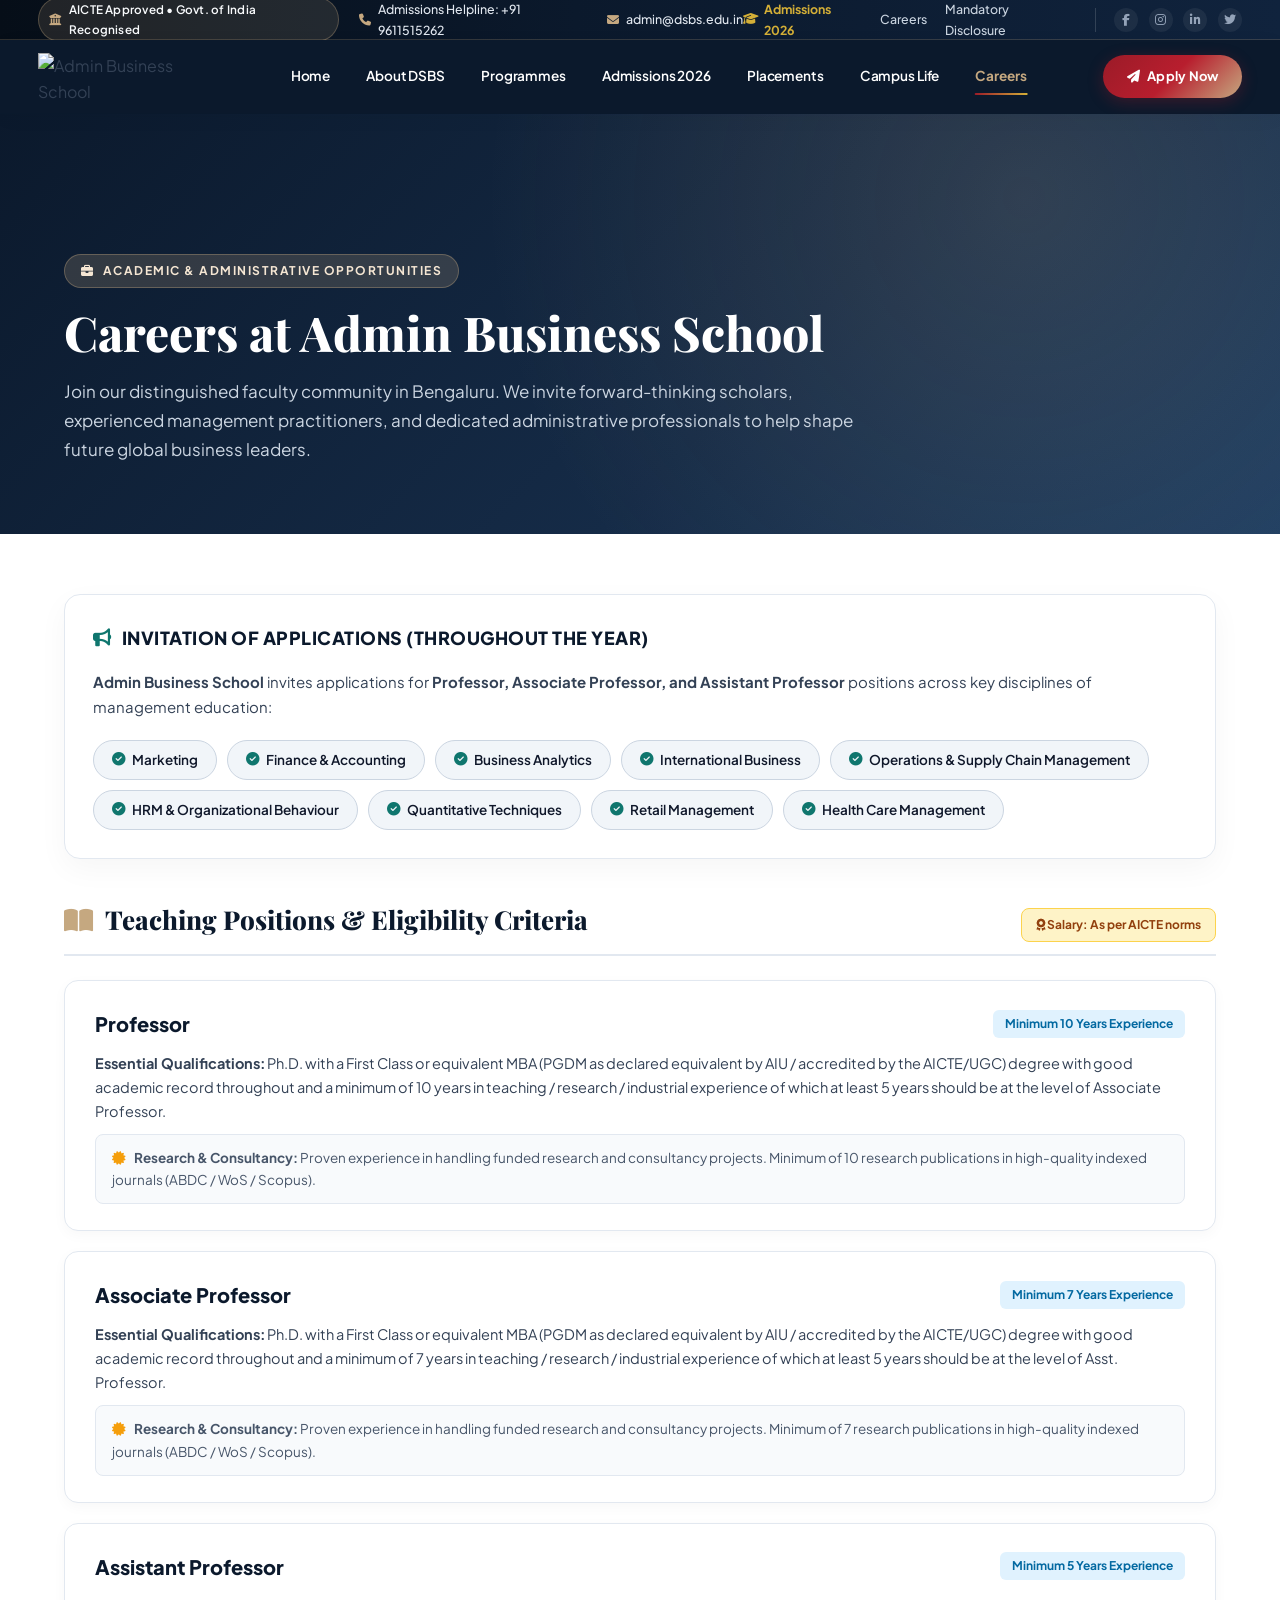
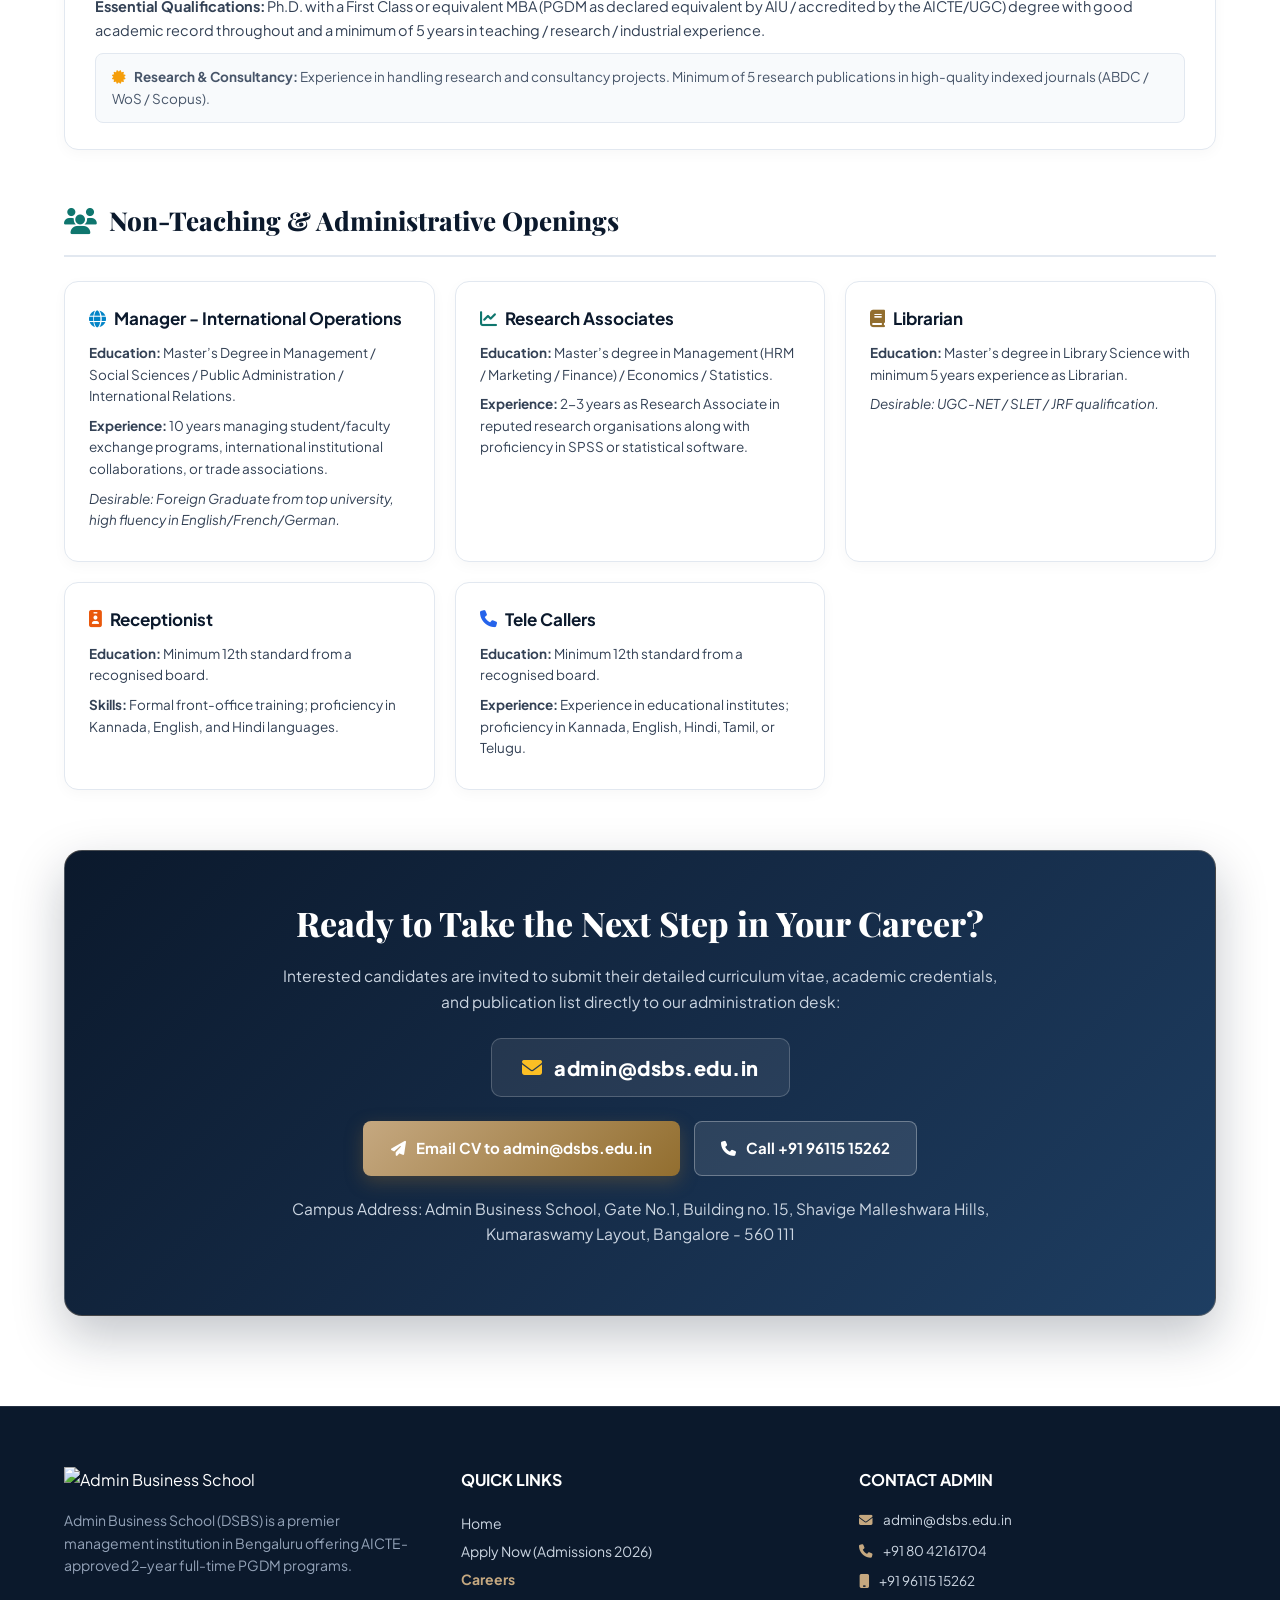
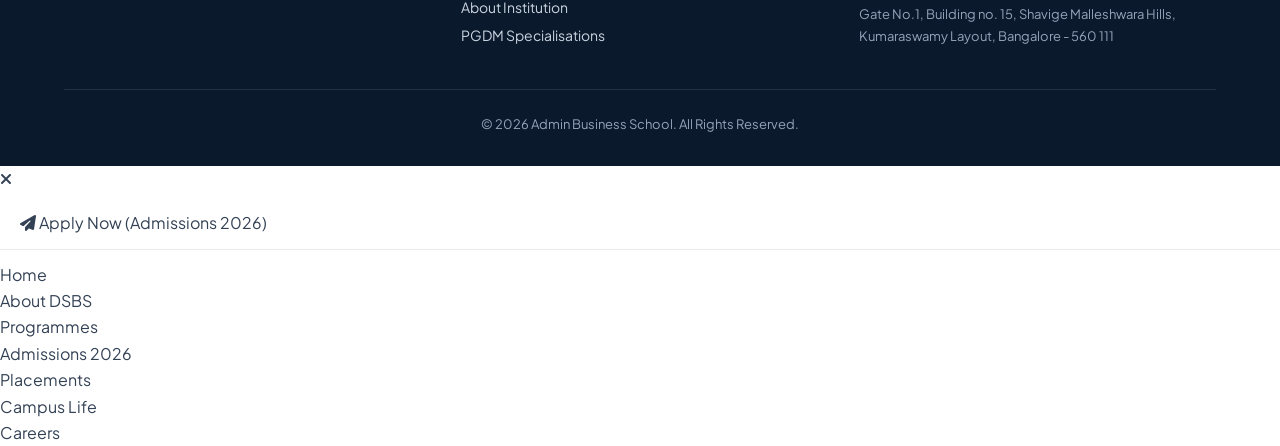
==== commit b9556f05: "fix(ui-ux): add mobile navigation to careers pages, optimize responsive carousel proportions, and fi" ====
--- a/careers/index.html
+++ b/careers/index.html
@@ -349,7 +349,7 @@
       }
     </style>
 </head>
-<body>
+<body class="site helix-ultimate elite-theme">
 
     <!-- ELITE INSTITUTIONAL TOP BAR -->
     <div class="elite-topbar">
@@ -428,6 +428,11 @@
               <i class="fa fa-paper-plane" aria-hidden="true"></i>
               <span>Apply Now</span>
             </a>
+            <button class="elite-mobile-toggle" aria-label="Open Navigation Menu" type="button">
+              <span></span>
+              <span></span>
+              <span></span>
+            </button>
           </div>
         </div>
       </div>
@@ -625,5 +630,33 @@
       </div>
     </footer>
 
+    <!-- Off Canvas Mobile Menu -->
+    <div class="offcanvas-overlay"></div>
+    <div class="offcanvas-menu">
+      <a class="close-offcanvas" href="#" aria-label="Close Mobile Navigation"><span class="fa fa-remove" aria-hidden="true"></span></a>
+      <div class="offcanvas-inner">
+        <div style="padding: 18px 20px 12px; border-bottom: 1px solid rgba(0,0,0,0.08); margin-bottom: 12px;">
+          <a href="../apply-now.html" class="elite-btn-apply" style="width: 100%; justify-content: center; text-align: center; box-sizing: border-box; text-decoration: none;">
+            <i class="fa fa-paper-plane" aria-hidden="true"></i> Apply Now (Admissions 2026)
+          </a>
+        </div>
+        <div class="sp-module _menu">
+          <div class="sp-module-content">
+            <ul class="menu">
+              <li><a href="../index.html">Home</a></li>
+              <li><a href="../index.html#about">About DSBS</a></li>
+              <li><a href="../index.html#dual-spec">Programmes</a></li>
+              <li><a href="../apply-now.html">Admissions 2026</a></li>
+              <li><a href="../index.html#section-id-1562059641286">Placements</a></li>
+              <li><a href="../index.html#blog-area">Campus Life</a></li>
+              <li class="active"><a href="index.html">Careers</a></li>
+            </ul>
+          </div>
+        </div>
+      </div>
+    </div>
+
+    <!-- Elite JS for Interactive Navigation & Mobile Drawer -->
+    <script src="../assets/js/elite-dsbs.js"></script>
 </body>
 </html>
--- a/assets/css/elite-dsbs.css
+++ b/assets/css/elite-dsbs.css
@@ -925,84 +925,80 @@
   transform: scale(1.18);
 }
 
-/* 4. Vertical Red Apply Now Button Tab (Bottom) matching attachment */
+/* 4. Sleek Vertical Apply Now Button Tab */
 .ee-register-now.right {
   display: flex;
   justify-content: flex-end;
   pointer-events: auto;
-  margin-top: 6px;
+  margin-top: 8px;
 }
 
 .ee-register-now.right .applyNow-button {
-  background: linear-gradient(180deg, #E60023 0%, #C4001A 100%);
-  color: #FFFFFF;
-  border: none;
+  background: linear-gradient(180deg, #9B1B28 0%, #BA1E2F 50%, #C5A880 100%);
+  color: #FFFFFF !important;
+  border: 1px solid rgba(197, 168, 128, 0.4);
+  border-right: none;
   font-family: var(--font-sans);
   font-weight: 800;
-  font-size: 13px;
+  font-size: 11px;
   line-height: 1;
   text-transform: uppercase;
-  letter-spacing: 2px;
-  padding: 24px 10px;
+  letter-spacing: 1.5px;
+  padding: 16px 8px;
   writing-mode: vertical-rl;
   text-orientation: mixed;
   transform: rotate(180deg);
-  border-radius: 0 8px 8px 0;
-  box-shadow: -3px 3px 14px rgba(204, 0, 29, 0.35);
+  border-radius: 8px 0 0 8px;
+  box-shadow: -4px 4px 18px rgba(155, 27, 40, 0.35);
   cursor: pointer;
   display: flex;
   align-items: center;
   justify-content: center;
   transition: all 0.25s cubic-bezier(0.25, 1, 0.5, 1);
+  text-decoration: none;
 }
 
 .ee-register-now.right .applyNow-button:hover {
-  background: linear-gradient(180deg, #B7001A 0%, #9E0014 100%);
-  box-shadow: -4px 4px 18px rgba(204, 0, 29, 0.5);
+  background: linear-gradient(180deg, #7E141F 0%, #9B1B28 50%, #D4AF37 100%);
+  box-shadow: -6px 6px 22px rgba(155, 27, 40, 0.5);
   transform: rotate(180deg) translateX(3px);
+  color: #FFFFFF !important;
 }
 
 /* ==========================================================================
-   6. HERO CAROUSEL SECTION
+   6. INSTITUTIONAL HERO BANNER SHOWCASE & ZERO-CLIPPING CAROUSEL
    ========================================================================== */
-.elite-hero-section {
+.dsbs-institutional-hero-section {
   position: relative;
-  background-color: var(--elite-platinum);
-  padding: 2.25rem 0 3.5rem;
+  width: 100%;
+  background-color: #0B192C;
   overflow: hidden;
-}
-
-.elite-hero-card {
-  position: relative;
-  background: var(--elite-white);
-  border-radius: var(--radius-lg);
-  box-shadow: var(--shadow-elite-md);
-  border: 1px solid rgba(197, 168, 128, 0.2);
-  overflow: hidden;
+  border-bottom: 2px solid var(--elite-gold);
 }
 
 .elite-carousel-container {
   position: relative;
   width: 100%;
-  aspect-ratio: 1920 / 640;
-  max-height: 560px;
-  min-height: 280px;
-  background-color: var(--elite-navy);
+  max-width: 1920px;
+  margin: 0 auto;
+  overflow: hidden;
 }
 
 .elite-carousel-track {
   position: relative;
   width: 100%;
-  height: 100%;
+  aspect-ratio: 1360 / 393;
+  min-height: 220px;
 }
 
 .elite-carousel-slide {
   position: absolute;
   inset: 0;
+  width: 100%;
+  height: 100%;
   opacity: 0;
   visibility: hidden;
-  transition: opacity 0.6s cubic-bezier(0.16, 1, 0.3, 1), transform 0.6s cubic-bezier(0.16, 1, 0.3, 1);
-  transform: scale(1.02);
+  transition: opacity 0.5s ease-in-out, visibility 0.5s ease-in-out;
   display: flex;
   align-items: center;
   justify-content: center;
@@ -1011,7 +1007,6 @@
 .elite-carousel-slide.active {
   opacity: 1;
   visibility: visible;
-  transform: scale(1);
   z-index: 2;
 }
 
@@ -1024,36 +1019,38 @@
 .elite-carousel-slide img {
   width: 100%;
   height: 100%;
-  object-fit: cover;
-  object-position: center;
-}
-
-/* Carousel Navigation Controls */
+  object-fit: contain;
+  display: block;
+  margin: 0 auto;
+}
+
+/* Institutional Slider Navigation Controls */
 .elite-carousel-btn {
   position: absolute;
   top: 50%;
   transform: translateY(-50%);
-  width: 48px;
-  height: 48px;
+  width: 46px;
+  height: 46px;
   border-radius: 50%;
-  background: rgba(11, 25, 44, 0.75);
-  backdrop-filter: blur(8px);
-  color: var(--elite-white);
-  border: 1px solid rgba(255, 255, 255, 0.25);
+  background: rgba(11, 25, 44, 0.78);
+  border: 1.5px solid rgba(212, 175, 55, 0.7);
+  color: #FFFFFF;
   display: flex;
   align-items: center;
   justify-content: center;
   cursor: pointer;
   z-index: 10;
+  font-size: 17px;
   transition: all 0.25s ease;
-  font-size: 16px;
+  backdrop-filter: blur(4px);
 }
 
 .elite-carousel-btn:hover {
-  background: var(--elite-navy);
-  color: var(--elite-gold);
-  border-color: var(--elite-gold);
+  background: var(--elite-crimson);
+  border-color: #FFFFFF;
+  color: #FFFFFF;
   transform: translateY(-50%) scale(1.08);
+  box-shadow: 0 4px 16px rgba(0, 0, 0, 0.45);
 }
 
 .elite-carousel-prev {
@@ -1064,21 +1061,21 @@
   right: 20px;
 }
 
-/* Carousel Dots */
+/* Institutional Carousel Dot Indicators */
 .elite-carousel-dots {
   position: absolute;
-  bottom: 20px;
+  bottom: 12px;
   left: 50%;
   transform: translateX(-50%);
   display: flex;
   align-items: center;
-  gap: 10px;
+  gap: 8px;
   z-index: 10;
-  padding: 8px 16px;
-  background: rgba(11, 25, 44, 0.6);
-  backdrop-filter: blur(8px);
-  border-radius: var(--radius-full);
-  border: 1px solid rgba(255, 255, 255, 0.15);
+  background: rgba(11, 25, 44, 0.75);
+  padding: 6px 14px;
+  border-radius: 999px;
+  border: 1px solid rgba(255, 255, 255, 0.2);
+  backdrop-filter: blur(4px);
 }
 
 .elite-carousel-dot {
@@ -1087,13 +1084,155 @@
   border-radius: 50%;
   background: rgba(255, 255, 255, 0.4);
   cursor: pointer;
-  transition: all 0.3s cubic-bezier(0.16, 1, 0.3, 1);
+  transition: all 0.3s ease;
 }
 
 .elite-carousel-dot.active {
   width: 28px;
+  border-radius: 8px;
+  background: var(--elite-gold);
+}
+
+/* ==========================================================================
+   INSTITUTIONAL ACCREDITATION & ACADEMIC CREDENTIALS BOARD
+   ========================================================================== */
+.dsbs-institutional-stats-bar {
+  background: #FFFFFF;
+  border-bottom: 1px solid #E2E8F0;
+  box-shadow: 0 4px 20px rgba(0, 0, 0, 0.05);
+  padding: 1.25rem 0;
+  position: relative;
+  z-index: 5;
+}
+
+.dsbs-stats-bar-grid {
+  display: grid;
+  grid-template-columns: repeat(4, 1fr) auto;
+  gap: 1.25rem;
+  align-items: center;
+}
+
+.dsbs-stat-col {
+  display: flex;
+  align-items: center;
+  gap: 0.95rem;
+  padding: 0.35rem 0.85rem;
+  border-right: 1px solid #E2E8F0;
+  transition: all 0.2s ease;
+}
+
+.dsbs-stat-col:last-of-type {
+  border-right: none;
+}
+
+.dsbs-stat-icon {
+  width: 44px;
+  height: 44px;
   border-radius: 10px;
-  background: var(--elite-gold);
+  background: #F8FAFC;
+  border: 1.5px solid #E2E8F0;
+  color: var(--elite-navy);
+  display: flex;
+  align-items: center;
+  justify-content: center;
+  font-size: 1.25rem;
+  flex-shrink: 0;
+  transition: all 0.25s ease;
+}
+
+.dsbs-stat-col:hover .dsbs-stat-icon {
+  background: var(--elite-navy);
+  color: var(--elite-gold);
+  border-color: var(--elite-navy);
+  transform: translateY(-2px);
+}
+
+.dsbs-stat-info {
+  display: flex;
+  flex-direction: column;
+}
+
+.dsbs-stat-lead {
+  font-family: var(--font-heading);
+  font-size: 0.95rem;
+  font-weight: 700;
+  color: var(--elite-navy);
+  line-height: 1.2;
+}
+
+.dsbs-stat-sub {
+  font-family: var(--font-body);
+  font-size: 0.775rem;
+  color: #64748B;
+  line-height: 1.35;
+  margin-top: 3px;
+}
+
+.dsbs-stat-action .dsbs-btn-apply {
+  background: linear-gradient(135deg, #9B1B28 0%, #BA1E2F 100%);
+  color: #FFFFFF !important;
+  font-family: var(--font-heading);
+  font-size: 0.9rem;
+  font-weight: 700;
+  padding: 0.8rem 1.6rem;
+  border-radius: 8px;
+  display: inline-flex;
+  align-items: center;
+  gap: 0.55rem;
+  text-decoration: none;
+  white-space: nowrap;
+  box-shadow: 0 4px 14px rgba(155, 27, 40, 0.28);
+  transition: all 0.25s ease;
+  letter-spacing: 0.02em;
+}
+
+.dsbs-stat-action .dsbs-btn-apply:hover {
+  background: linear-gradient(135deg, #7E141F 0%, #9B1B28 100%);
+  transform: translateY(-2px);
+  box-shadow: 0 6px 20px rgba(155, 27, 40, 0.4);
+  color: #FFFFFF !important;
+}
+
+@media (max-width: 1200px) {
+  .dsbs-stats-bar-grid {
+    grid-template-columns: repeat(2, 1fr);
+    gap: 1.25rem;
+  }
+  .dsbs-stat-col {
+    border-right: none;
+    border-bottom: 1px solid #F1F5F9;
+    padding-bottom: 0.75rem;
+  }
+  .dsbs-stat-action {
+    grid-column: span 2;
+    text-align: center;
+    padding-top: 0.5rem;
+  }
+}
+
+@media (max-width: 768px) {
+  .elite-carousel-btn {
+    width: 36px;
+    height: 36px;
+    font-size: 14px;
+  }
+  .elite-carousel-prev {
+    left: 8px;
+  }
+  .elite-carousel-next {
+    right: 8px;
+  }
+  .dsbs-stats-bar-grid {
+    grid-template-columns: 1fr;
+    gap: 1rem;
+  }
+  .dsbs-stat-action {
+    grid-column: span 1;
+  }
+  .dsbs-stat-action .dsbs-btn-apply {
+    width: 100%;
+    justify-content: center;
+  }
 }
 
 /* ==========================================================================
@@ -2687,6 +2826,38 @@
   }
   .footer-links-horizontal-list {
     gap: 0.65rem 1.25rem;
+  }
+  /* Mobile Hero Carousel Proportions - Zero Cropping & Letterboxing */
+  .elite-carousel-track {
+    min-height: auto !important;
+  }
+  .elite-carousel-btn {
+    width: 36px !important;
+    height: 36px !important;
+    font-size: 13px !important;
+  }
+  .elite-carousel-prev {
+    left: 8px !important;
+  }
+  .elite-carousel-next {
+    right: 8px !important;
+  }
+  /* Compact Non-Intrusive Floating Action Icons */
+  #sp-right-sticky {
+    top: auto;
+    bottom: 80px;
+    transform: none;
+  }
+  .main-sticky .sub-social-icons {
+    width: 44px !important;
+    height: 44px !important;
+    border-radius: 22px 0 0 22px !important;
+  }
+  .main-sticky .sub-social-icons span {
+    display: none !important;
+  }
+  .ee-register-now.right {
+    display: none !important;
   }
 }
 
@@ -2870,3 +3041,293 @@
   content: none !important;
 }
 
+
+/* ==========================================================================
+   INTERACTIVE USER EXPERIENCE: ENQUIRY DRAWER & SUBPAGE CONTENT MODAL
+   ========================================================================== */
+#enquiry-drawer-overlay {
+  position: fixed;
+  inset: 0;
+  background: rgba(11, 25, 44, 0.7);
+  backdrop-filter: blur(4px);
+  -webkit-backdrop-filter: blur(4px);
+  z-index: 99998;
+  opacity: 0;
+  visibility: hidden;
+  transition: opacity 0.3s ease, visibility 0.3s ease;
+}
+
+#enquiry-drawer-overlay.active {
+  opacity: 1;
+  visibility: visible;
+}
+
+#enquiry-drawer {
+  position: fixed;
+  top: 0;
+  right: -480px;
+  width: 100%;
+  max-width: 460px;
+  height: 100%;
+  background: #FFFFFF;
+  box-shadow: -10px 0 40px rgba(0, 0, 0, 0.3);
+  z-index: 99999;
+  display: flex;
+  flex-direction: column;
+  transition: right 0.35s cubic-bezier(0.16, 1, 0.3, 1);
+  overflow-y: auto;
+}
+
+#enquiry-drawer.active {
+  right: 0;
+}
+
+.enquiry-drawer-header {
+  background: linear-gradient(135deg, #0B192C 0%, #1A365D 100%);
+  color: #FFFFFF;
+  padding: 1.5rem;
+  position: relative;
+  border-bottom: 2px solid var(--elite-gold);
+}
+
+.enquiry-drawer-header h3 {
+  font-family: var(--font-heading);
+  font-size: 1.25rem;
+  font-weight: 700;
+  color: #FFFFFF;
+  margin: 0 0 4px 0;
+}
+
+.enquiry-drawer-header p {
+  font-size: 0.825rem;
+  color: #CBD5E1;
+  margin: 0;
+}
+
+.enquiry-drawer-close {
+  position: absolute;
+  top: 1.25rem;
+  right: 1.25rem;
+  background: rgba(255, 255, 255, 0.15);
+  border: none;
+  color: #FFFFFF;
+  width: 34px;
+  height: 34px;
+  border-radius: 50%;
+  display: flex;
+  align-items: center;
+  justify-content: center;
+  font-size: 1.25rem;
+  cursor: pointer;
+  transition: all 0.2s ease;
+}
+
+.enquiry-drawer-close:hover {
+  background: var(--elite-crimson);
+  transform: rotate(90deg);
+}
+
+.enquiry-drawer-body {
+  padding: 1.75rem 1.5rem;
+  flex: 1;
+}
+
+.enquiry-form-group {
+  margin-bottom: 1.25rem;
+}
+
+.enquiry-form-group label {
+  display: block;
+  font-size: 0.825rem;
+  font-weight: 600;
+  color: var(--elite-navy);
+  margin-bottom: 6px;
+}
+
+.enquiry-form-group input,
+.enquiry-form-group select {
+  width: 100%;
+  padding: 0.75rem 1rem;
+  border: 1.5px solid #CBD5E1;
+  border-radius: 8px;
+  font-size: 0.9rem;
+  font-family: inherit;
+  color: #1E293B;
+  transition: border-color 0.2s ease, box-shadow 0.2s ease;
+  background: #F8FAFC;
+}
+
+.enquiry-form-group input:focus,
+.enquiry-form-group select:focus {
+  outline: none;
+  border-color: var(--elite-navy);
+  box-shadow: 0 0 0 3px rgba(11, 25, 44, 0.12);
+  background: #FFFFFF;
+}
+
+.enquiry-submit-btn {
+  width: 100%;
+  background: linear-gradient(135deg, #9B1B28 0%, #BA1E2F 100%);
+  color: #FFFFFF;
+  border: none;
+  padding: 0.95rem;
+  border-radius: 8px;
+  font-family: var(--font-heading);
+  font-size: 0.95rem;
+  font-weight: 700;
+  cursor: pointer;
+  transition: all 0.25s ease;
+  box-shadow: 0 4px 15px rgba(155, 27, 40, 0.3);
+  display: flex;
+  align-items: center;
+  justify-content: center;
+  gap: 8px;
+}
+
+.enquiry-submit-btn:hover {
+  background: linear-gradient(135deg, #7E141F 0%, #9B1B28 100%);
+  transform: translateY(-1px);
+  box-shadow: 0 6px 20px rgba(155, 27, 40, 0.4);
+}
+
+#enquiry-alert {
+  display: none;
+  padding: 1rem;
+  background: #ECFDF5;
+  border: 1px solid #10B981;
+  border-radius: 8px;
+  color: #065F46;
+  font-size: 0.875rem;
+  margin-bottom: 1.25rem;
+  line-height: 1.5;
+}
+
+/* Subpage Content Modal */
+#dsbs-content-modal {
+  position: fixed;
+  inset: 0;
+  background: rgba(11, 25, 44, 0.75);
+  backdrop-filter: blur(6px);
+  -webkit-backdrop-filter: blur(6px);
+  z-index: 99999;
+  display: flex;
+  align-items: center;
+  justify-content: center;
+  padding: 1.5rem;
+  opacity: 0;
+  visibility: hidden;
+  transition: opacity 0.3s ease, visibility 0.3s ease;
+}
+
+#dsbs-content-modal.active {
+  opacity: 1;
+  visibility: visible;
+}
+
+.dsbs-modal-dialog {
+  background: #FFFFFF;
+  border-radius: 16px;
+  width: 100%;
+  max-width: 860px;
+  max-height: 90vh;
+  display: flex;
+  flex-direction: column;
+  box-shadow: 0 25px 60px rgba(0, 0, 0, 0.45);
+  overflow: hidden;
+  border: 1px solid rgba(212, 175, 55, 0.3);
+  transform: scale(0.94);
+  transition: transform 0.3s cubic-bezier(0.16, 1, 0.3, 1);
+}
+
+#dsbs-content-modal.active .dsbs-modal-dialog {
+  transform: scale(1);
+}
+
+.dsbs-modal-header {
+  background: #0B192C;
+  color: #FFFFFF;
+  padding: 1.25rem 1.75rem;
+  display: flex;
+  align-items: center;
+  justify-content: space-between;
+  border-bottom: 2px solid var(--elite-gold);
+}
+
+.dsbs-modal-header h3 {
+  font-family: var(--font-heading);
+  font-size: 1.25rem;
+  font-weight: 700;
+  color: #FFFFFF;
+  margin: 0;
+}
+
+.dsbs-modal-close {
+  background: rgba(255, 255, 255, 0.15);
+  border: none;
+  color: #FFFFFF;
+  width: 32px;
+  height: 32px;
+  border-radius: 50%;
+  display: flex;
+  align-items: center;
+  justify-content: center;
+  font-size: 1.25rem;
+  cursor: pointer;
+  transition: all 0.2s ease;
+}
+
+.dsbs-modal-close:hover {
+  background: var(--elite-crimson);
+  transform: rotate(90deg);
+}
+
+.dsbs-modal-body {
+  padding: 2rem 1.75rem;
+  overflow-y: auto;
+  color: #334155;
+  font-size: 0.95rem;
+  line-height: 1.7;
+}
+
+.faculty-grid {
+  display: grid;
+  grid-template-columns: repeat(auto-fill, minmax(220px, 1fr));
+  gap: 1.5rem;
+  margin-top: 1.5rem;
+}
+
+.faculty-card {
+  background: #F8FAFC;
+  border: 1px solid #E2E8F0;
+  border-radius: 12px;
+  padding: 1.25rem;
+  text-align: center;
+  transition: transform 0.2s ease, box-shadow 0.2s ease;
+}
+
+.faculty-card:hover {
+  transform: translateY(-3px);
+  box-shadow: 0 10px 25px rgba(0, 0, 0, 0.08);
+}
+
+.faculty-card img {
+  width: 90px;
+  height: 90px;
+  border-radius: 50%;
+  object-fit: cover;
+  margin: 0 auto 0.75rem auto;
+  border: 2px solid var(--elite-gold);
+}
+
+.faculty-card h5 {
+  font-size: 1rem;
+  font-weight: 700;
+  color: var(--elite-navy);
+  margin: 0 0 4px 0;
+}
+
+.faculty-card p {
+  font-size: 0.8rem;
+  color: #64748B;
+  margin: 0;
+}
